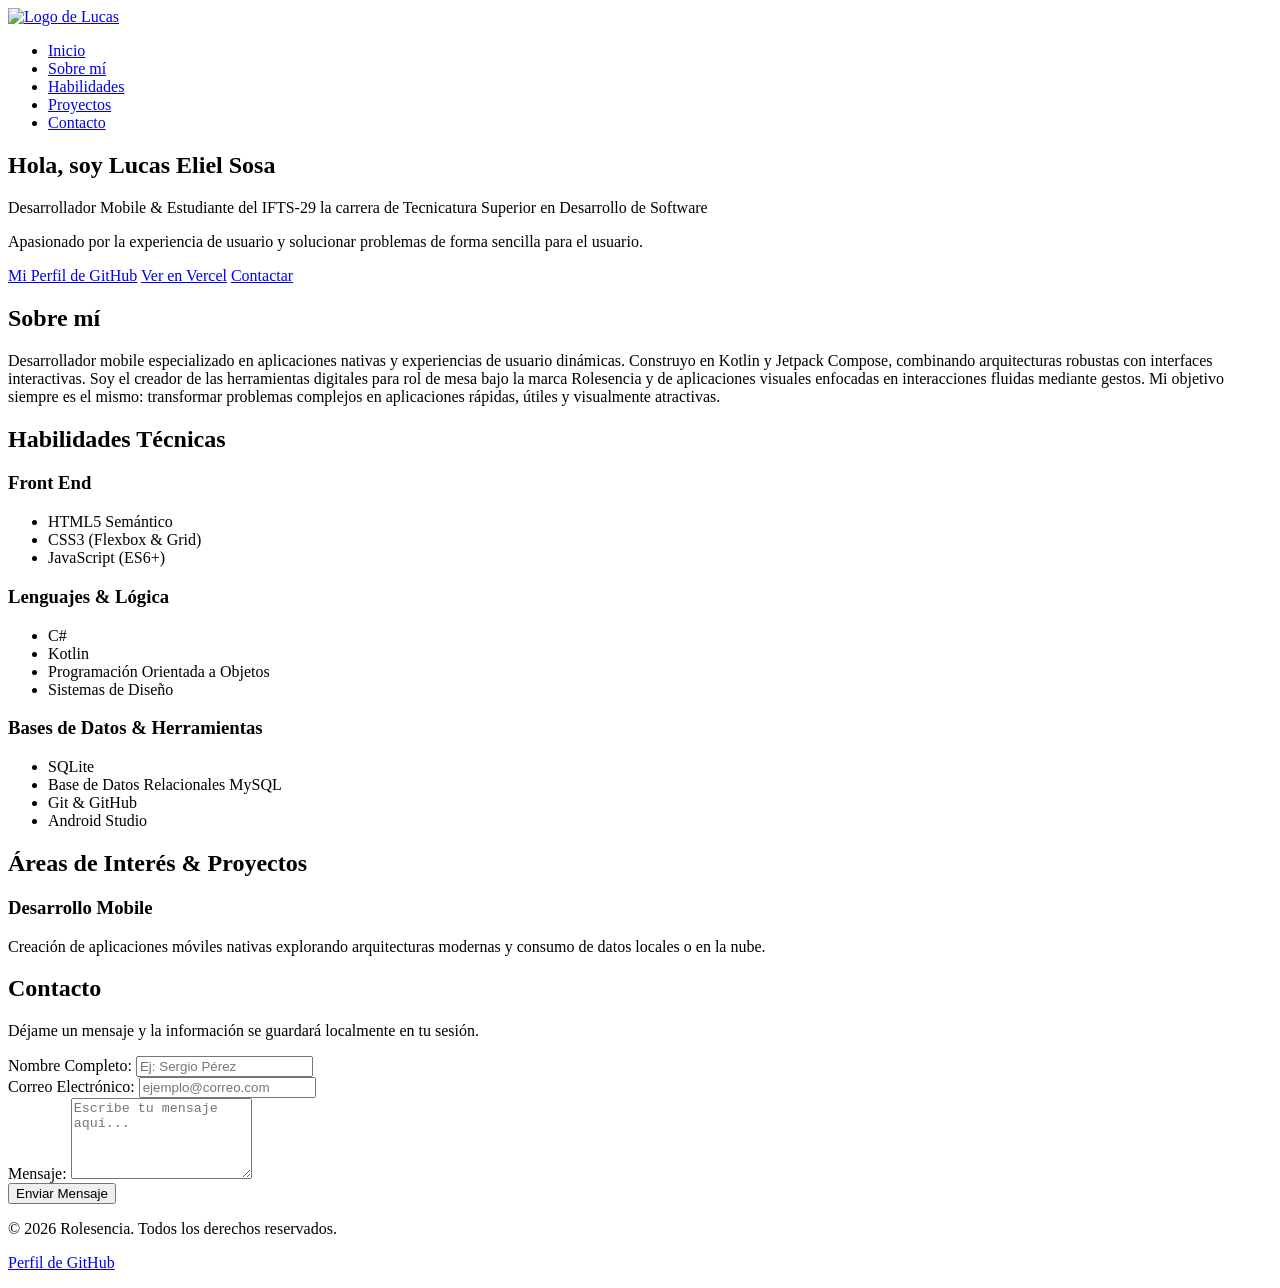
==== index.html @ 793a4a38 "Create index.html Agregado el primer index.html que dará estructura inicial al proyecto." ====
<!DOCTYPE html>
<html lang="es">
<head>
  <meta charset="UTF-8">
  <meta name="viewport" content="width=device-width, initial-scale=1.0">
  <title>Portafolio Personal | Lucas</title>

  <!-- Google Fonts -->
  <link rel="preconnect" href="https://fonts.googleapis.com">
  <link rel="preconnect" href="https://fonts.gstatic.com" crossorigin>
  <link href="https://fonts.googleapis.com/css2?family=Poppins:ital,wght@0,300;0,400;0,600;0,700;1,400&display=swap" rel="stylesheet">

  <!-- Hojas de Estilo -->
  <link rel="stylesheet" href="assets/css/reset.css">
  <link rel="stylesheet" href="assets/css/style.css">
</head>
<body>

  <!-- Encabezado y Navegación Principal -->
  <header class="header">
    <div class="logo">
      <a href="#hero">
        <img src="assets/img/logo.png" alt="Logo de Lucas" class="logo-img">
      </a>
    </div>
    <nav class="nav">
      <ul class="nav-list">
        <li><a href="#hero" class="nav-link">Inicio</a></li>
        <li><a href="#about" class="nav-link">Sobre mí</a></li>
        <li><a href="#skills" class="nav-link">Habilidades</a></li>
        <li><a href="#personal" class="nav-link">Proyectos</a></li>
        <li><a href="#contact" class="nav-link">Contacto</a></li>
      </ul>
    </nav>
  </header>

  <!-- Contenido Principal -->
  <main>
    
    <!-- Presentación Principal (Hero) -->
    <section id="hero" class="section hero">
      <div class="hero-content">
        <h1 class="hero-title">Hola, soy <span class="highlight">Lucas Eliel Sosa</span></h1>
        <p class="hero-subtitle">Desarrollador Mobile & Estudiante del IFTS-29 la carrera de Tecnicatura Superior en Desarrollo de Software</p>
        <p class="hero-text">Apasionado por la experiencia de usuario y solucionar problemas de forma sencilla para el usuario.</p>
        
        <div class="hero-actions">
          <a href="https://github.com/Strashoy" target="_blank" rel="noopener noreferrer">Mi Perfil de GitHub</a>
          <a href="https://porfolio-rho-olive.vercel.app/" target="_blank" rel="noopener noreferrer" class="btn btn-vercel">Ver en Vercel</a>
          <a href="#contact" class="btn btn-secondary">Contactar</a>
        </div>
      </div>
    </section>

    <!-- Sección Sobre Mí -->
    <section id="about" class="section about">
      <h2 class="section-title">Sobre mí</h2>
      <div class="about-container">
        <div class="about-card">
          <p>
            Desarrollador mobile especializado en aplicaciones nativas y experiencias de usuario dinámicas. Construyo en Kotlin y Jetpack Compose, combinando arquitecturas robustas con interfaces interactivas. Soy el creador de las herramientas digitales para rol de mesa bajo la marca Rolesencia y de aplicaciones visuales enfocadas en interacciones fluidas mediante gestos. Mi objetivo siempre es el mismo: transformar problemas complejos en aplicaciones rápidas, útiles y visualmente atractivas.
          </p>
        </div>
      </div>
    </section>

    <!-- Sección Habilidades -->
    <section id="skills" class="section skills">
      <h2 class="section-title">Habilidades Técnicas</h2>
      <div class="skills-container">
        
        <article class="skill-card">
          <h3 class="skill-title">Front End</h3>
          <ul class="skill-list">
            <li>HTML5 Semántico</li>
            <li>CSS3 (Flexbox & Grid)</li>
            <li>JavaScript (ES6+)</li>
          </ul>
        </article>

        <article class="skill-card">
          <h3 class="skill-title">Lenguajes & Lógica</h3>
          <ul class="skill-list">
            <li>C#</li>
            <li>Kotlin</li>
            <li>Programación Orientada a Objetos</li>
            <li>Sistemas de Diseño</li>
          </ul>
        </article>

        <article class="skill-card">
          <h3 class="skill-title">Bases de Datos & Herramientas</h3>
          <ul class="skill-list">
            <li>SQLite</li>
            <li>Base de Datos Relacionales MySQL</li>
            <li>Git & GitHub</li>
            <li>Android Studio</li>
          </ul>
        </article>

      </div>
    </section>

    <!-- Sección Personal Libre -->
    <section id="personal" class="section personal">
      <h2 class="section-title">Áreas de Interés & Proyectos</h2>
      <div class="personal-container">
        <article class="personal-card">
          <h3>Desarrollo Mobile</h3>
          <p>Creación de aplicaciones móviles nativas explorando arquitecturas modernas y consumo de datos locales o en la nube.</p>
        </article>
      </div>
    </section>

    <!-- Formulario de Contacto -->
    <section id="contact" class="section contact">
      <h2 class="section-title">Contacto</h2>
      <p class="contact-desc">Déjame un mensaje y la información se guardará localmente en tu sesión.</p>
      
      <form id="contact-form" class="contact-form">
        <div class="form-group">
          <label for="name">Nombre Completo:</label>
          <input type="text" id="name" name="name" placeholder="Ej: Sergio Pérez" required>
        </div>

        <div class="form-group">
          <label for="email">Correo Electrónico:</label>
          <input type="email" id="email" name="email" placeholder="ejemplo@correo.com" required>
        </div>

        <div class="form-group">
          <label for="message">Mensaje:</label>
          <textarea id="message" name="message" rows="5" placeholder="Escribe tu mensaje aquí..." required></textarea>
        </div>

        <button type="submit" class="btn btn-primary">Enviar Mensaje</button>
      </form>

      <div id="form-feedback" class="form-feedback hidden"></div>
    </section>

  </main>

  <!-- Pie de página -->
  <footer class="footer">
    <p>© 2026 Rolesencia. Todos los derechos reservados.</p>
    <p>
      <a href="https://github.com/Strashoy/landing_personal" target="_blank" rel="noopener noreferrer">Perfil de GitHub</a>
    </p>
  </footer>

  <!-- Scripts JavaScript -->
  <script src="assets/js/storage.js"></script>
  <script src="assets/js/main.js"></script>
</body>
</html>
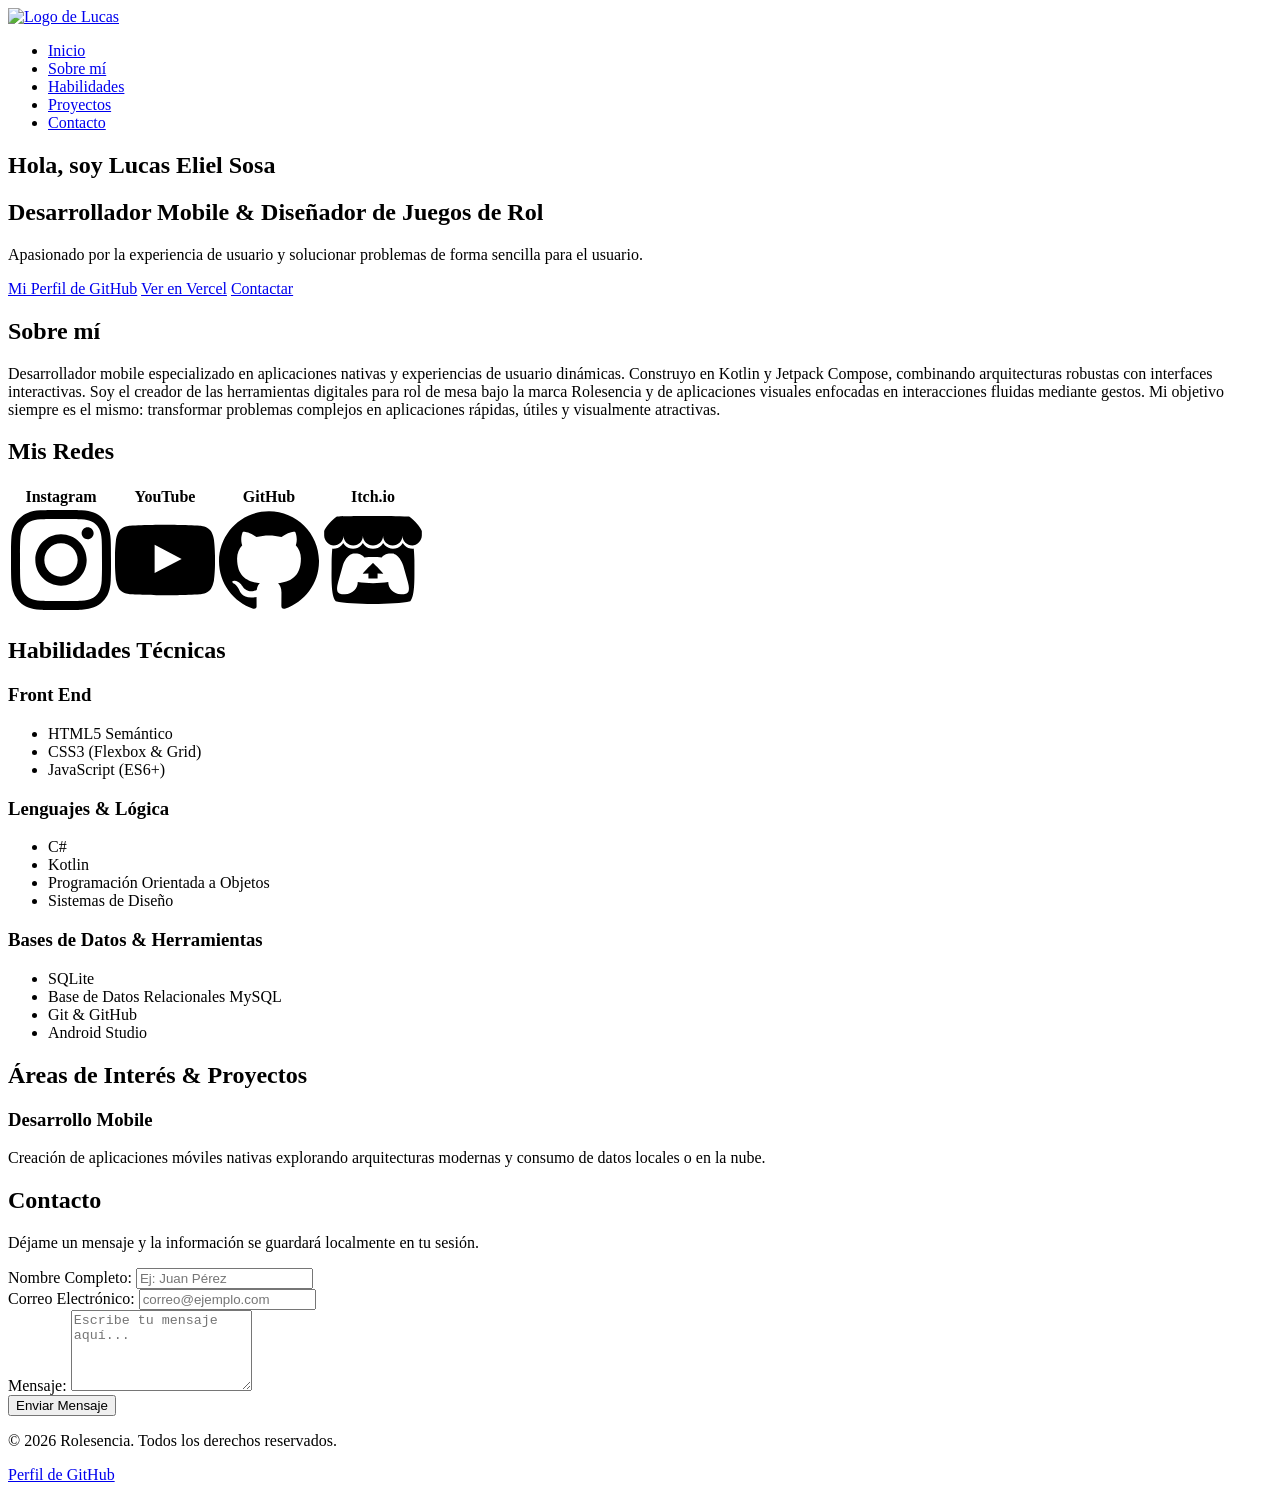
==== commit 3d8a3004: "Incorporación de sección Mis Redes con una tabla con logos con hipervínculos" ====
--- a/index.html
+++ b/index.html
@@ -3,7 +3,7 @@
 <head>
   <meta charset="UTF-8">
   <meta name="viewport" content="width=device-width, initial-scale=1.0">
-  <title>Portafolio Personal | Lucas</title>
+  <title>Lucas Eliel Sosa | Rolesencia</title>
 
   <!-- Google Fonts -->
   <link rel="preconnect" href="https://fonts.googleapis.com">
@@ -37,14 +37,14 @@
   <!-- Contenido Principal -->
   <main>
     
-    <!-- Presentación Principal (Hero) -->
-    <section id="hero" class="section hero">
-      <div class="hero-content">
-        <h1 class="hero-title">Hola, soy <span class="highlight">Lucas Eliel Sosa</span></h1>
-        <p class="hero-subtitle">Desarrollador Mobile & Estudiante del IFTS-29 la carrera de Tecnicatura Superior en Desarrollo de Software</p>
-        <p class="hero-text">Apasionado por la experiencia de usuario y solucionar problemas de forma sencilla para el usuario.</p>
+    <!-- Presentación -->
+    <section id="about" class="section about me">
+      <div class="about-content">
+        <h1 class="about-title">Hola, soy <span class="highlight">Lucas Eliel Sosa</span></h1>
+        <h2 class="about-subtitle">Desarrollador Mobile & Diseñador de Juegos de Rol</h2>
+        <p class="about-text">Apasionado por la experiencia de usuario y solucionar problemas de forma sencilla para el usuario.</p>
         
-        <div class="hero-actions">
+        <div class="about-actions">
           <a href="https://github.com/Strashoy" target="_blank" rel="noopener noreferrer">Mi Perfil de GitHub</a>
           <a href="https://porfolio-rho-olive.vercel.app/" target="_blank" rel="noopener noreferrer" class="btn btn-vercel">Ver en Vercel</a>
           <a href="#contact" class="btn btn-secondary">Contactar</a>
@@ -61,6 +61,51 @@
             Desarrollador mobile especializado en aplicaciones nativas y experiencias de usuario dinámicas. Construyo en Kotlin y Jetpack Compose, combinando arquitecturas robustas con interfaces interactivas. Soy el creador de las herramientas digitales para rol de mesa bajo la marca Rolesencia y de aplicaciones visuales enfocadas en interacciones fluidas mediante gestos. Mi objetivo siempre es el mismo: transformar problemas complejos en aplicaciones rápidas, útiles y visualmente atractivas.
           </p>
         </div>
+      </div>
+    </section>
+
+    <!-- Sección Mis Redes -->
+    <section id="network" class="section network">
+      <h2 class="section-title">Mis Redes</h2>
+      <div class="network-container">
+        
+        <!-- Agregamos un poco de estilo en línea solo para que el texto quede centrado sobre la imagen -->
+        <table style="text-align: center;">
+          
+          <!-- Fila 1: Nombres de las redes (Encabezados) -->
+          <tr>
+            <th>Instagram</th>
+            <th>YouTube</th>
+            <th>GitHub</th>
+            <th>Itch.io</th>
+          </tr>
+          
+          <!-- Fila 2: Logos clickeables (Celdas) -->
+          <tr>
+            <td>
+              <a href="https://www.instagram.com/rolesencia/" target="_blank" rel="noopener noreferrer">
+                <img src="images/icon-instagram.svg" alt="Instagram" style="width: 100px; height:auto;" class="icono">
+              </a>
+            </td>
+            <td>
+              <a href="https://www.youtube.com/@rolesencia" target="_blank" rel="noopener noreferrer">
+                <img src="images/icon-youtube.svg" alt="YouTube" style="width: 100px; height:auto;" class="icono">
+              </a>
+            </td>
+            <td>
+              <a href="https://github.com/Strashoy" target="_blank" rel="noopener noreferrer">
+                <img src="images/icon-github.svg" alt="GitHub" style="width: 100px; height:auto;" class="icono">
+              </a>
+            </td>
+            <td>
+              <a href="https://rolesencia.itch.io/" target="_blank" rel="noopener noreferrer">
+                <img src="images/icon-itch-io.svg" alt="Itch.io" style="width: 100px; height:auto;" class="icono">
+              </a>
+            </td>
+          </tr>
+
+        </table>
+
       </div>
     </section>
 
@@ -120,12 +165,12 @@
       <form id="contact-form" class="contact-form">
         <div class="form-group">
           <label for="name">Nombre Completo:</label>
-          <input type="text" id="name" name="name" placeholder="Ej: Sergio Pérez" required>
+          <input type="text" id="name" name="name" placeholder="Ej: Juan Pérez" required>
         </div>
 
         <div class="form-group">
           <label for="email">Correo Electrónico:</label>
-          <input type="email" id="email" name="email" placeholder="ejemplo@correo.com" required>
+          <input type="email" id="email" name="email" placeholder="correo@ejemplo.com" required>
         </div>
 
         <div class="form-group">
@@ -150,7 +195,5 @@
   </footer>
 
   <!-- Scripts JavaScript -->
-  <script src="assets/js/storage.js"></script>
-  <script src="assets/js/main.js"></script>
 </body>
 </html>
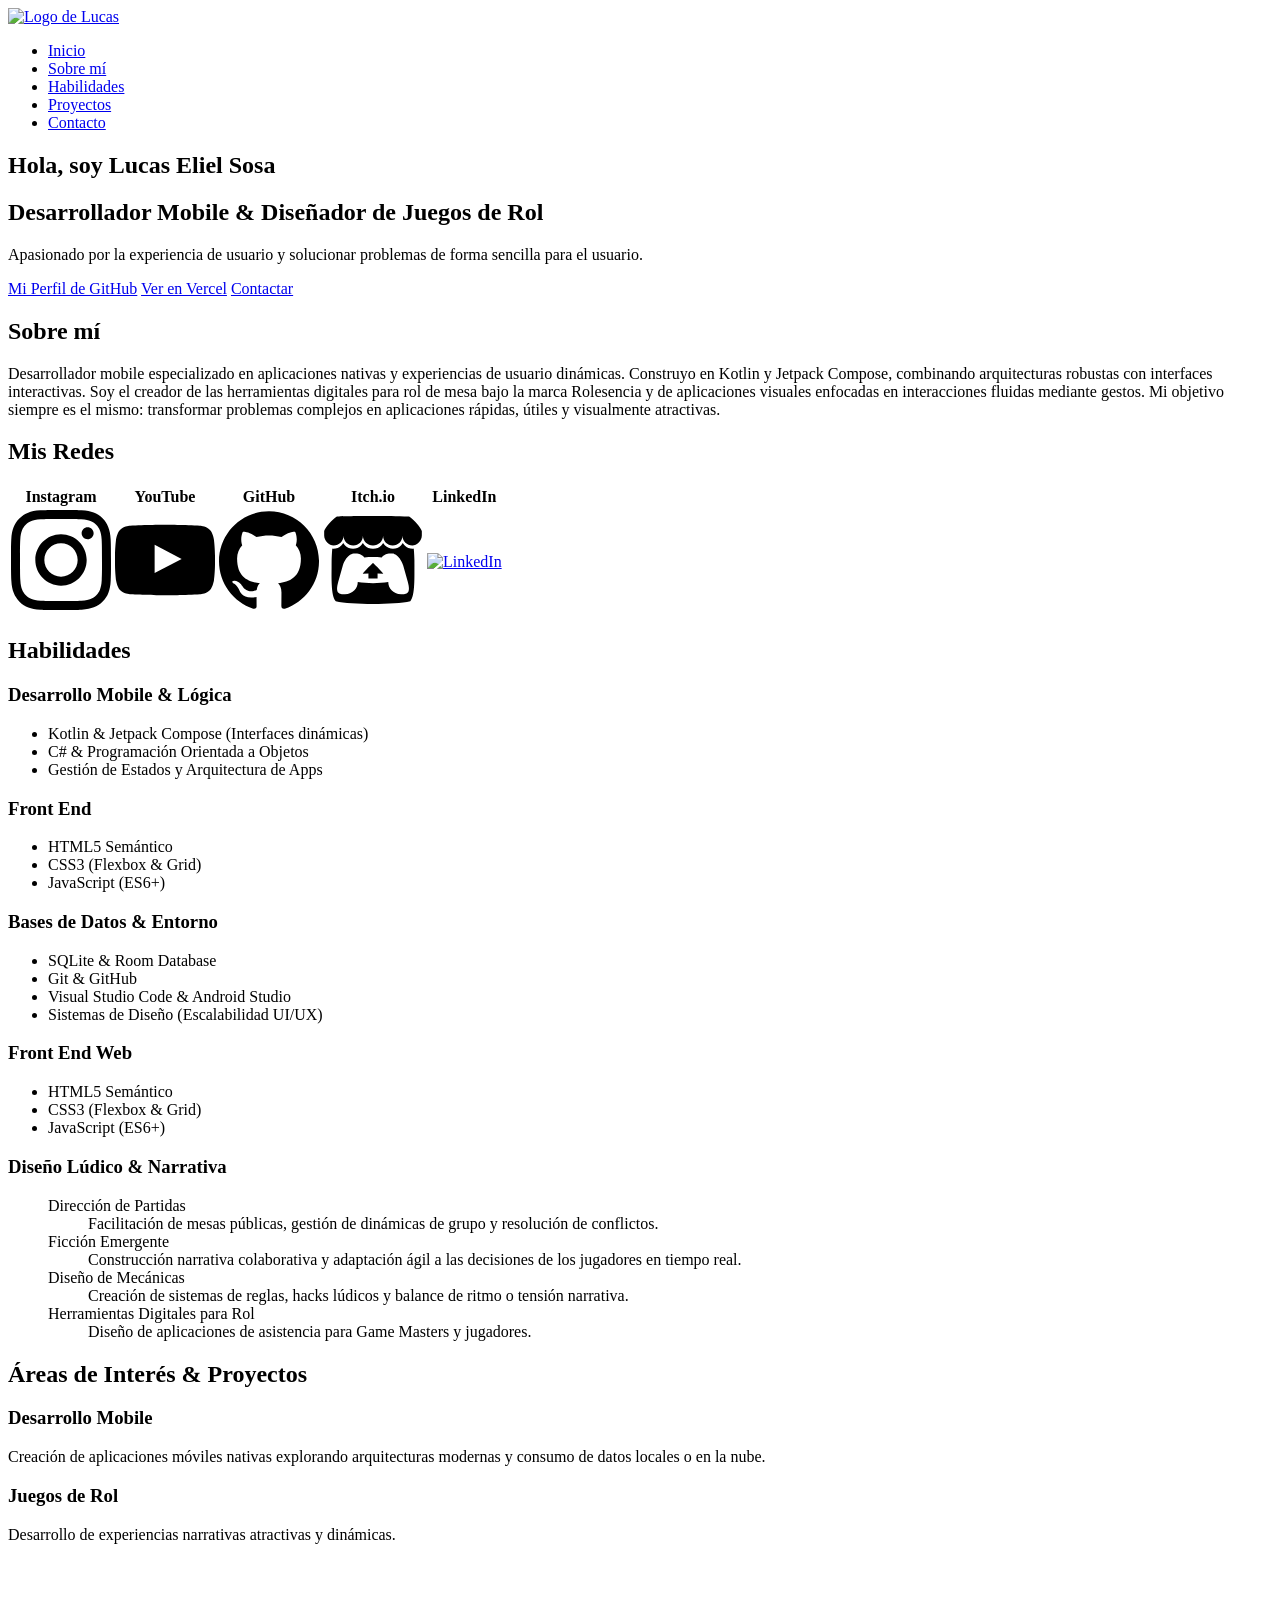
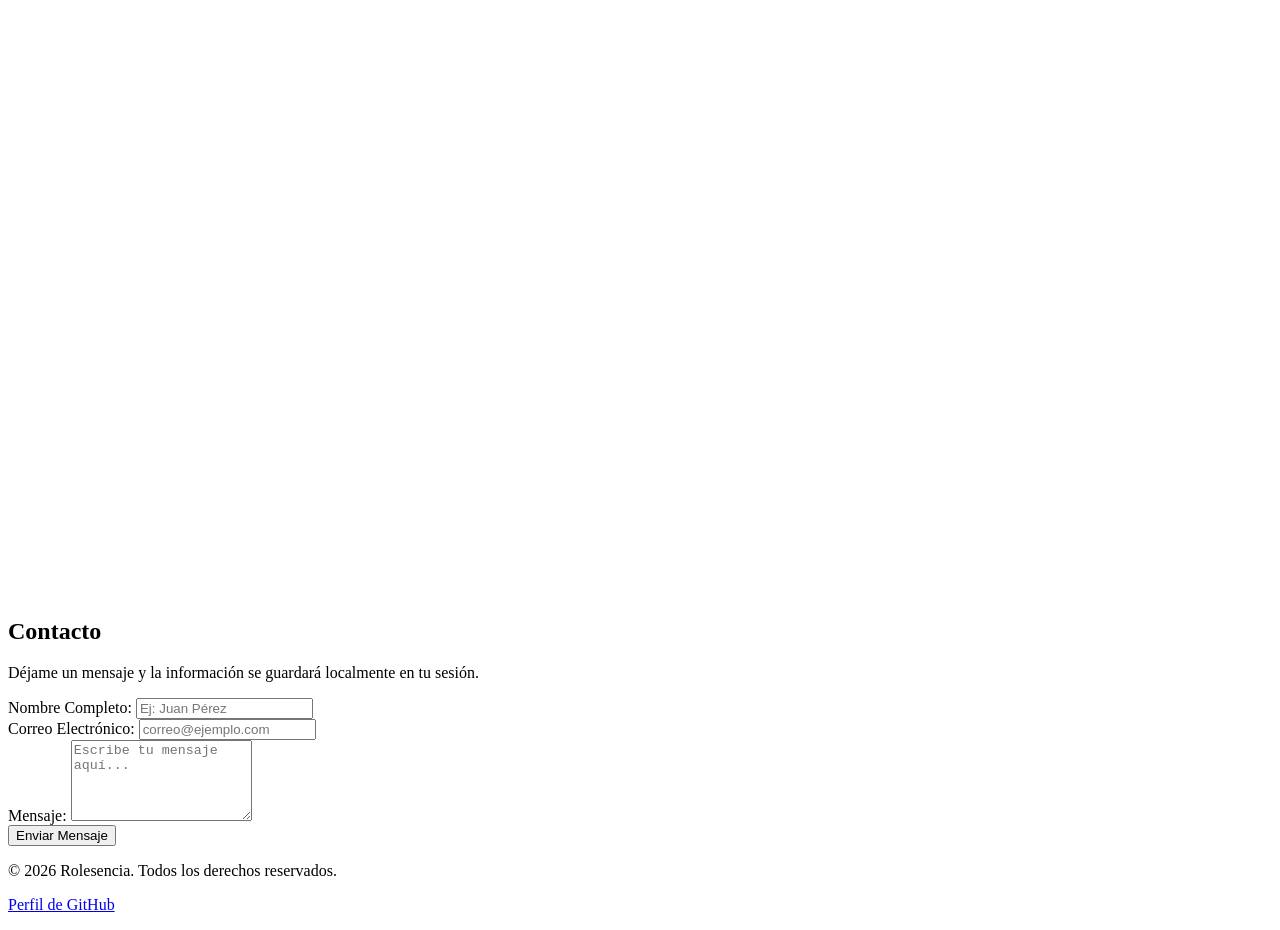
==== commit 14d615ae: "Incorporación de videos en sección personal" ====
--- a/index.html
+++ b/index.html
@@ -78,6 +78,7 @@
             <th>YouTube</th>
             <th>GitHub</th>
             <th>Itch.io</th>
+            <th>LinkedIn</th>
           </tr>
           
           <!-- Fila 2: Logos clickeables (Celdas) -->
@@ -102,6 +103,11 @@
                 <img src="images/icon-itch-io.svg" alt="Itch.io" style="width: 100px; height:auto;" class="icono">
               </a>
             </td>
+            <td>
+              <a href="https://www.linkedin.com/in/strashoy/" target="_blank" rel="noopener noreferrer">
+                <img src="images/icon-linkedin.svg" alt="LinkedIn" style="width: 100px; height:auto;" class="icono">
+              </a>
+            </td>
           </tr>
 
         </table>
@@ -111,9 +117,18 @@
 
     <!-- Sección Habilidades -->
     <section id="skills" class="section skills">
-      <h2 class="section-title">Habilidades Técnicas</h2>
+      <h2 class="section-title">Habilidades</h2>
       <div class="skills-container">
-        
+
+        <article class="skill-card">
+          <h3 class="skill-title">Desarrollo Mobile & Lógica</h3>
+          <ul class="skill-list">
+            <li>Kotlin & Jetpack Compose (Interfaces dinámicas)</li>
+            <li>C# & Programación Orientada a Objetos</li>
+            <li>Gestión de Estados y Arquitectura de Apps</li>
+          </ul>
+        </article>
+
         <article class="skill-card">
           <h3 class="skill-title">Front End</h3>
           <ul class="skill-list">
@@ -124,24 +139,36 @@
         </article>
 
         <article class="skill-card">
-          <h3 class="skill-title">Lenguajes & Lógica</h3>
-          <ul class="skill-list">
-            <li>C#</li>
-            <li>Kotlin</li>
-            <li>Programación Orientada a Objetos</li>
-            <li>Sistemas de Diseño</li>
-          </ul>
-        </article>
-
-        <article class="skill-card">
-          <h3 class="skill-title">Bases de Datos & Herramientas</h3>
-          <ul class="skill-list">
-            <li>SQLite</li>
-            <li>Base de Datos Relacionales MySQL</li>
+          <h3 class="skill-title">Bases de Datos & Entorno</h3>
+          <ul class="skill-list">
+            <li>SQLite & Room Database</li>
             <li>Git & GitHub</li>
-            <li>Android Studio</li>
-          </ul>
-        </article>
+            <li>Visual Studio Code & Android Studio</li>
+            <li>Sistemas de Diseño (Escalabilidad UI/UX)</li>
+          </ul>
+        </article>
+
+        <article class="skill-card">
+          <h3 class="skill-title">Front End Web</h3>
+          <ul class="skill-list">
+            <li>HTML5 Semántico</li>
+            <li>CSS3 (Flexbox & Grid)</li>
+            <li>JavaScript (ES6+)</li>
+          </ul>
+        </article>
+
+        <article class="skill-card">
+          <h3 class="skill-title">Diseño Lúdico & Narrativa</h3>
+          <ul class="skill-list">
+            <dt>Dirección de Partidas</dt>
+              <dd>Facilitación de mesas públicas, gestión de dinámicas de grupo y resolución de conflictos.</dd>
+            <dt>Ficción Emergente</dt>
+              <dd>Construcción narrativa colaborativa y adaptación ágil a las decisiones de los jugadores en tiempo real.</dd>
+            <dt>Diseño de Mecánicas</dt>
+              <dd>Creación de sistemas de reglas, hacks lúdicos y balance de ritmo o tensión narrativa.</dd>
+            <dt>Herramientas Digitales para Rol</dt>
+              <dd>Diseño de aplicaciones de asistencia para Game Masters y jugadores.</dd>
+          </ul>
 
       </div>
     </section>
@@ -154,6 +181,40 @@
           <h3>Desarrollo Mobile</h3>
           <p>Creación de aplicaciones móviles nativas explorando arquitecturas modernas y consumo de datos locales o en la nube.</p>
         </article>
+
+        <article class="personal-card">
+  <h3>Juegos de Rol</h3>
+  <p>Desarrollo de experiencias narrativas atractivas y dinámicas.</p>
+
+  <iframe
+    style="width: 100%; max-width: 560px; height: 315px; border: 0;"
+    src="https://www.youtube.com/embed/fQ0EZfHyLdM?si=gq2t-woW-ru5jLZ6"
+    title="YouTube video player"
+    allow="accelerometer; autoplay; clipboard-write; encrypted-media; gyroscope; picture-in-picture; web-share"
+    referrerpolicy="strict-origin-when-cross-origin"
+    allowfullscreen>
+  </iframe>
+
+  <iframe
+  style="width: 100%; max-width: 560px; height: 315px; border: 0;"
+  src="https://www.youtube.com/embed/vAn6KrG2L-4?si=jopCARKpS_E7Xcl7"
+  title="YouTube video player"
+  allow="accelerometer; autoplay; clipboard-write; encrypted-media; gyroscope; picture-in-picture; web-share"
+  referrerpolicy="strict-origin-when-cross-origin"
+  allowfullscreen></iframe>
+
+  <iframe
+  style="width: 100%; max-width: 560px; height: 315px; border: 0;"
+  src="https://www.youtube.com/embed/dzm26GEWLK4?si=bYksHZSkp44ndcQB"
+  title="YouTube video player"
+  allow="accelerometer; autoplay; clipboard-write; encrypted-media; gyroscope; picture-in-picture; web-share"
+  referrerpolicy="strict-origin-when-cross-origin"
+  allowfullscreen></iframe>
+
+
+
+</article>
+
       </div>
     </section>
 
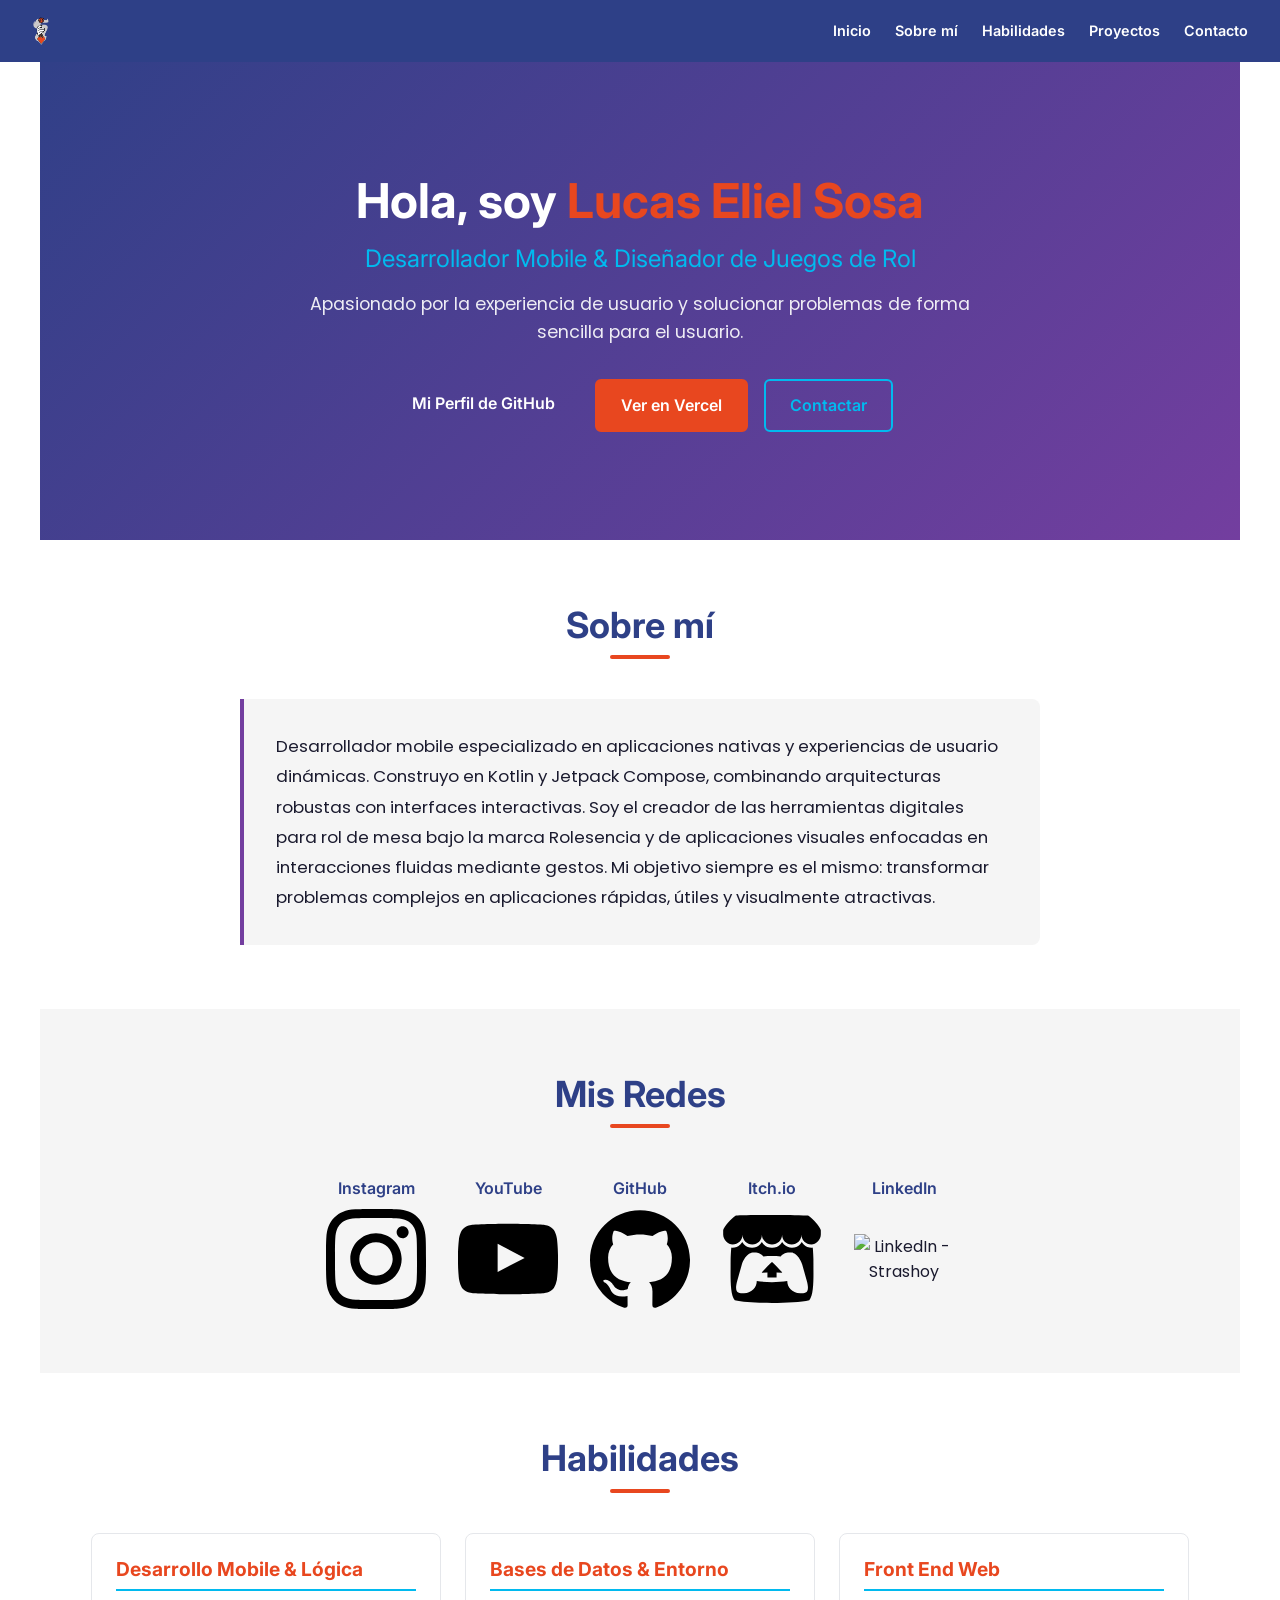
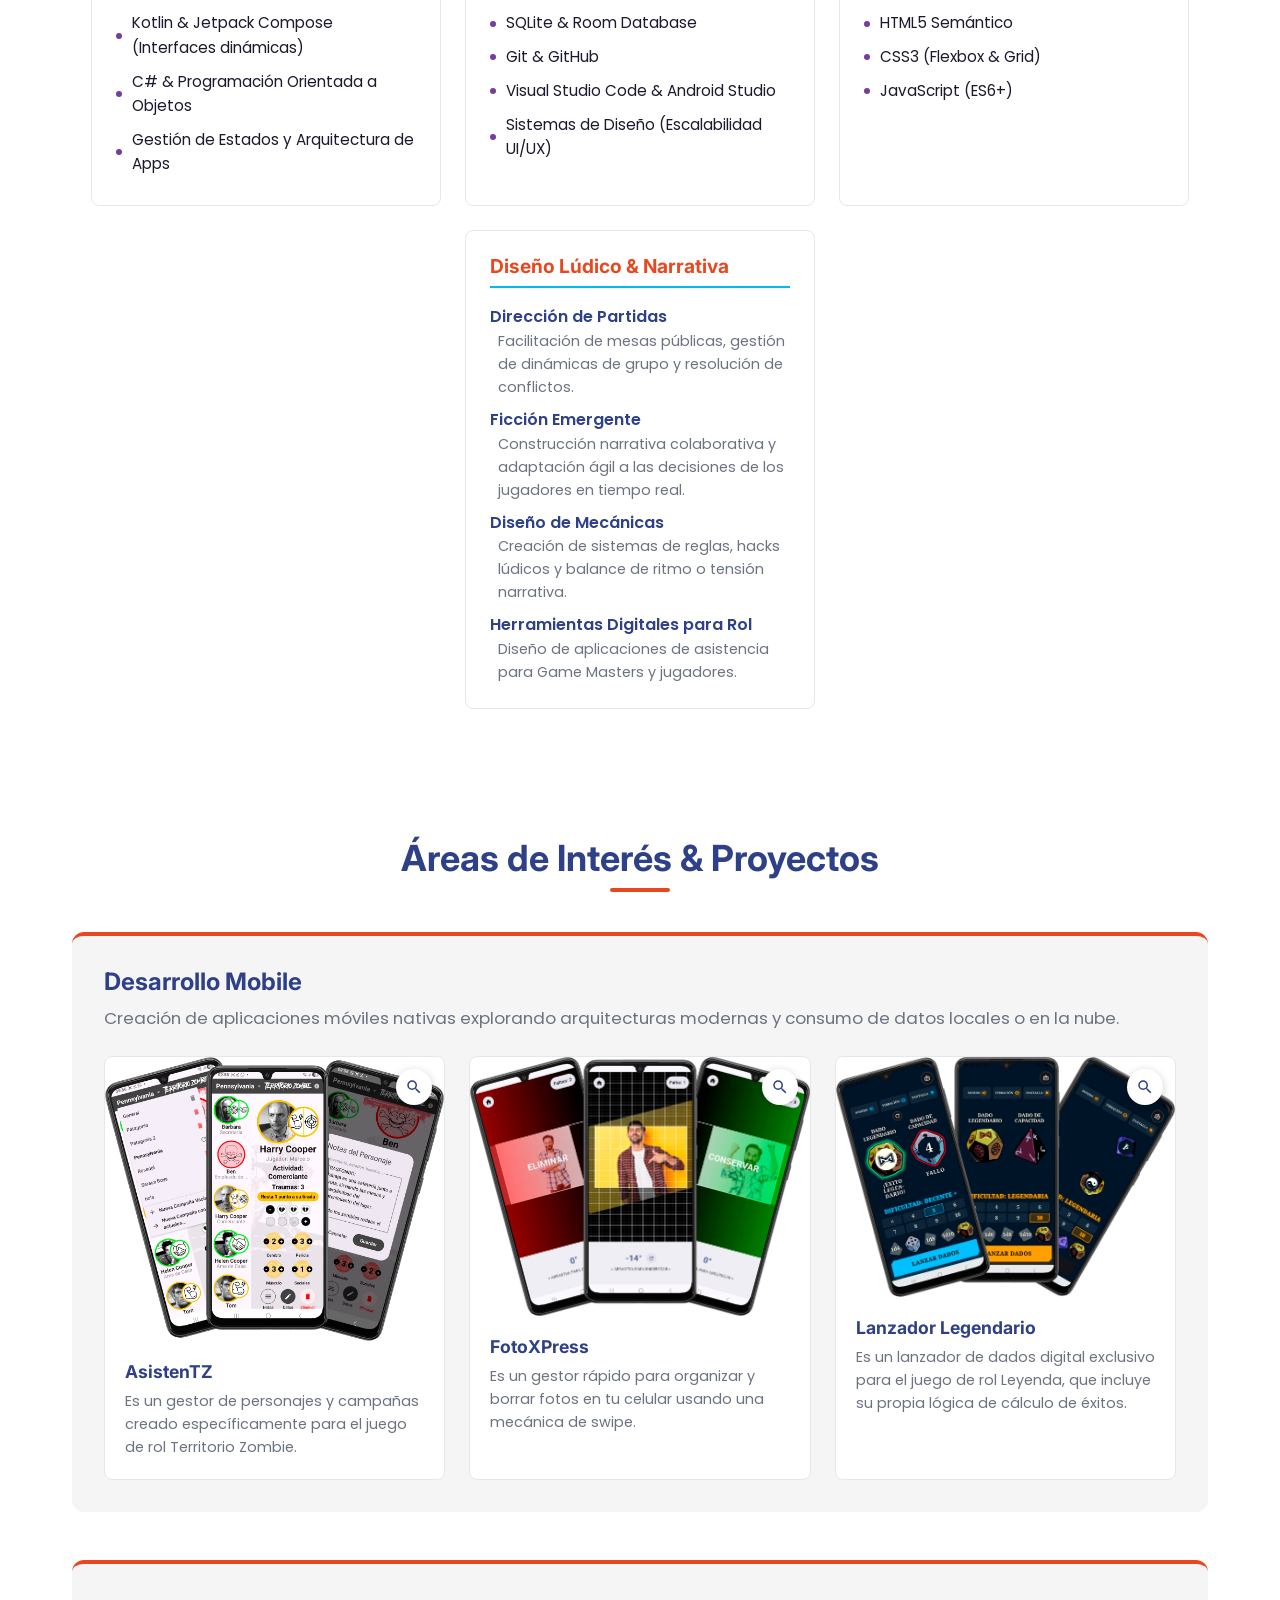
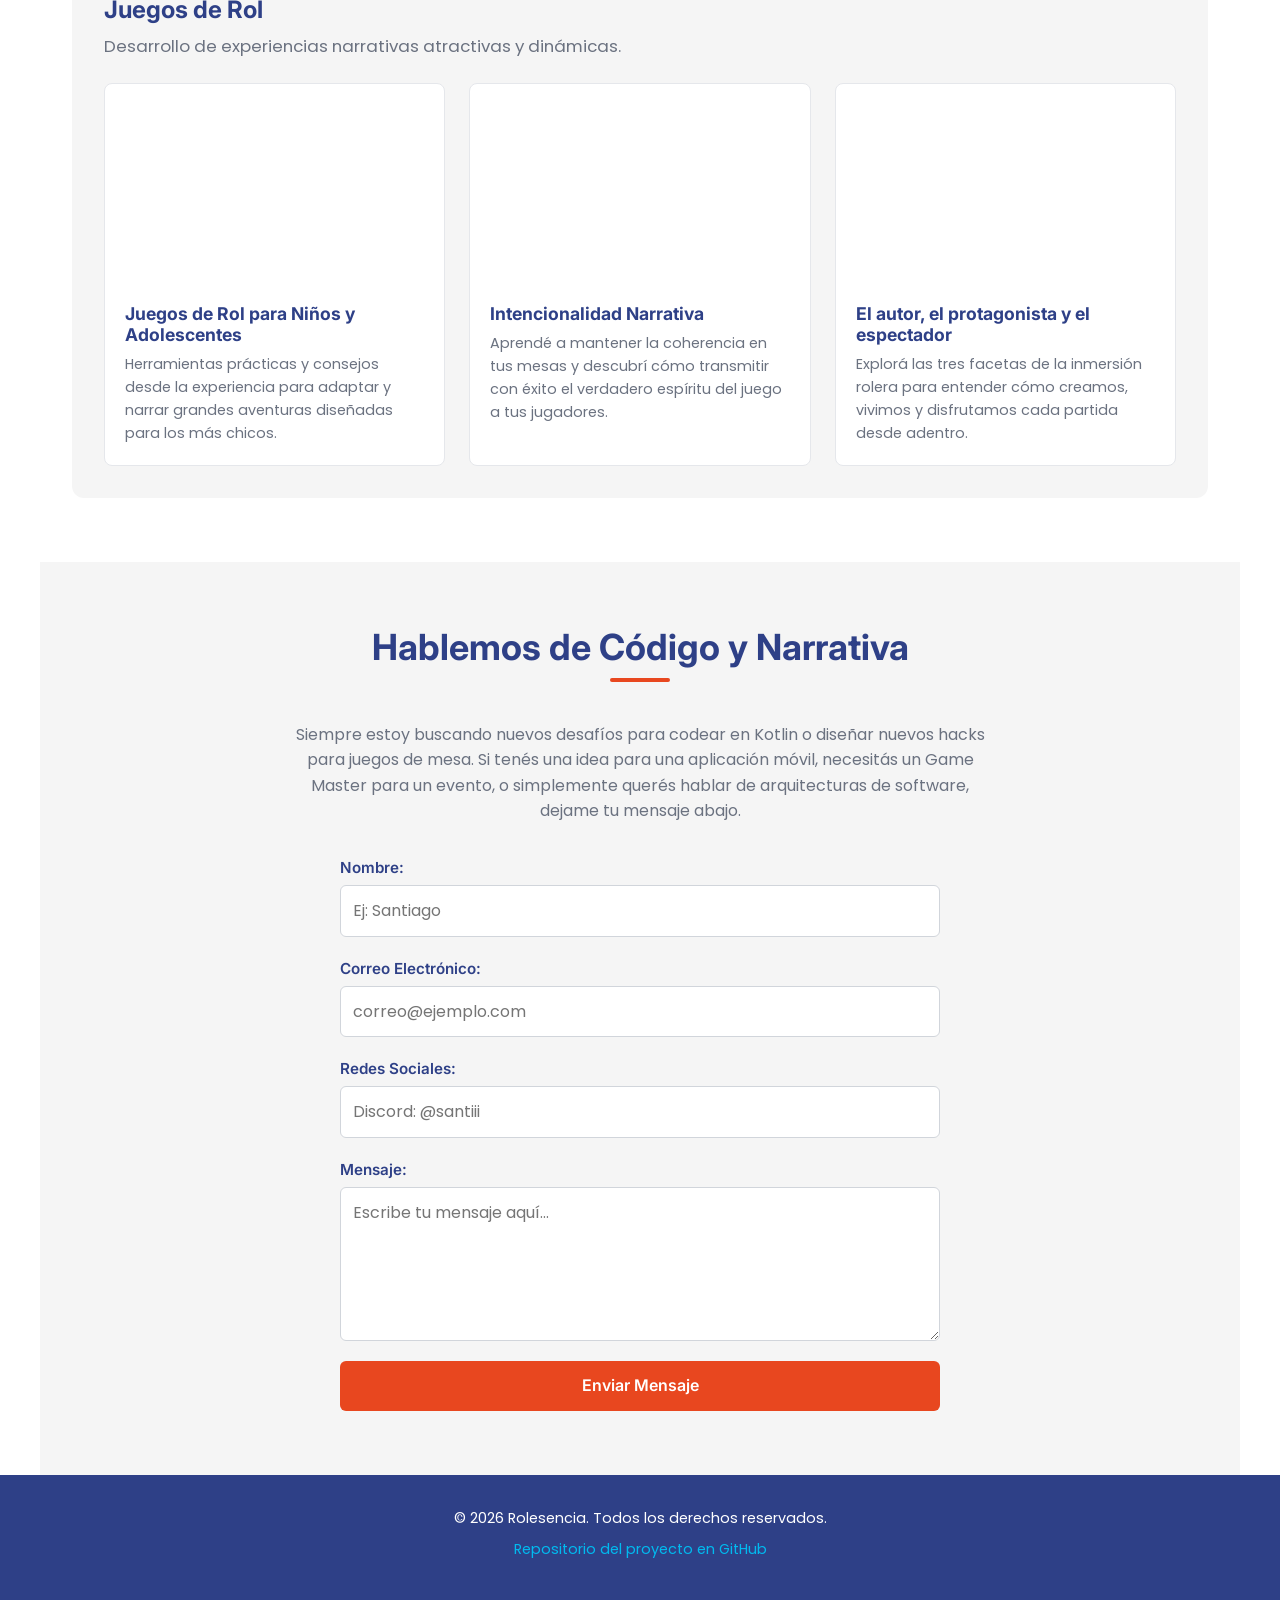
==== commit 7a90db01: "Incorporación de CSS" ====
--- a/index.html
+++ b/index.html
@@ -8,7 +8,7 @@
   <!-- Google Fonts -->
   <link rel="preconnect" href="https://fonts.googleapis.com">
   <link rel="preconnect" href="https://fonts.gstatic.com" crossorigin>
-  <link href="https://fonts.googleapis.com/css2?family=Poppins:ital,wght@0,300;0,400;0,600;0,700;1,400&display=swap" rel="stylesheet">
+  <link href="https://fonts.googleapis.com/css2?family=Inter:wght@400;600;700&family=Poppins:ital,wght@0,300;0,400;0,600;0,700;1,400&display=swap" rel="stylesheet">
 
   <!-- Hojas de Estilo -->
   <link rel="stylesheet" href="assets/css/reset.css">
@@ -20,10 +20,10 @@
   <header class="header">
     <div class="logo">
       <a href="#hero">
-        <img src="assets/img/logo.png" alt="Logo de Lucas" class="logo-img">
+        <img src="images/logo-rolesencia.png" alt="Logo de Rolesencia" class="logo-img">
       </a>
     </div>
-    <nav class="nav">
+    <nav class="nav" aria-label="Navegación principal">
       <ul class="nav-list">
         <li><a href="#hero" class="nav-link">Inicio</a></li>
         <li><a href="#about" class="nav-link">Sobre mí</a></li>
@@ -36,14 +36,14 @@
 
   <!-- Contenido Principal -->
   <main>
-    
+
     <!-- Presentación -->
-    <section id="about" class="section about me">
+    <section id="hero" class="section about me">
       <div class="about-content">
         <h1 class="about-title">Hola, soy <span class="highlight">Lucas Eliel Sosa</span></h1>
         <h2 class="about-subtitle">Desarrollador Mobile & Diseñador de Juegos de Rol</h2>
         <p class="about-text">Apasionado por la experiencia de usuario y solucionar problemas de forma sencilla para el usuario.</p>
-        
+
         <div class="about-actions">
           <a href="https://github.com/Strashoy" target="_blank" rel="noopener noreferrer">Mi Perfil de GitHub</a>
           <a href="https://porfolio-rho-olive.vercel.app/" target="_blank" rel="noopener noreferrer" class="btn btn-vercel">Ver en Vercel</a>
@@ -68,50 +68,46 @@
     <section id="network" class="section network">
       <h2 class="section-title">Mis Redes</h2>
       <div class="network-container">
-        
-        <!-- Agregamos un poco de estilo en línea solo para que el texto quede centrado sobre la imagen -->
-        <table style="text-align: center;">
-          
-          <!-- Fila 1: Nombres de las redes (Encabezados) -->
-          <tr>
-            <th>Instagram</th>
-            <th>YouTube</th>
-            <th>GitHub</th>
-            <th>Itch.io</th>
-            <th>LinkedIn</th>
-          </tr>
-          
-          <!-- Fila 2: Logos clickeables (Celdas) -->
-          <tr>
-            <td>
-              <a href="https://www.instagram.com/rolesencia/" target="_blank" rel="noopener noreferrer">
-                <img src="images/icon-instagram.svg" alt="Instagram" style="width: 100px; height:auto;" class="icono">
-              </a>
-            </td>
-            <td>
-              <a href="https://www.youtube.com/@rolesencia" target="_blank" rel="noopener noreferrer">
-                <img src="images/icon-youtube.svg" alt="YouTube" style="width: 100px; height:auto;" class="icono">
-              </a>
-            </td>
-            <td>
-              <a href="https://github.com/Strashoy" target="_blank" rel="noopener noreferrer">
-                <img src="images/icon-github.svg" alt="GitHub" style="width: 100px; height:auto;" class="icono">
-              </a>
-            </td>
-            <td>
-              <a href="https://rolesencia.itch.io/" target="_blank" rel="noopener noreferrer">
-                <img src="images/icon-itch-io.svg" alt="Itch.io" style="width: 100px; height:auto;" class="icono">
-              </a>
-            </td>
-            <td>
-              <a href="https://www.linkedin.com/in/strashoy/" target="_blank" rel="noopener noreferrer">
-                <img src="images/icon-linkedin.svg" alt="LinkedIn" style="width: 100px; height:auto;" class="icono">
-              </a>
-            </td>
-          </tr>
-
+        <table>
+          <thead>
+            <tr>
+              <th>Instagram</th>
+              <th>YouTube</th>
+              <th>GitHub</th>
+              <th>Itch.io</th>
+              <th>LinkedIn</th>
+            </tr>
+          </thead>
+          <tbody>
+            <tr>
+              <td>
+                <a href="https://www.instagram.com/rolesencia/" target="_blank" rel="noopener noreferrer">
+                  <img src="images/icon-instagram.svg" alt="Instagram - Rolesencia" class="icono">
+                </a>
+              </td>
+              <td>
+                <a href="https://www.youtube.com/@rolesencia" target="_blank" rel="noopener noreferrer">
+                  <img src="images/icon-youtube.svg" alt="YouTube - Rolesencia" class="icono">
+                </a>
+              </td>
+              <td>
+                <a href="https://github.com/Strashoy" target="_blank" rel="noopener noreferrer">
+                  <img src="images/icon-github.svg" alt="GitHub - Strashoy" class="icono">
+                </a>
+              </td>
+              <td>
+                <a href="https://rolesencia.itch.io/" target="_blank" rel="noopener noreferrer">
+                  <img src="images/icon-itch-io.svg" alt="Itch.io - Rolesencia" class="icono">
+                </a>
+              </td>
+              <td>
+                <a href="https://www.linkedin.com/in/strashoy/" target="_blank" rel="noopener noreferrer">
+                  <img src="images/icon-linkedin.svg" alt="LinkedIn - Strashoy" class="icono">
+                </a>
+              </td>
+            </tr>
+          </tbody>
         </table>
-
       </div>
     </section>
 
@@ -126,15 +122,6 @@
             <li>Kotlin & Jetpack Compose (Interfaces dinámicas)</li>
             <li>C# & Programación Orientada a Objetos</li>
             <li>Gestión de Estados y Arquitectura de Apps</li>
-          </ul>
-        </article>
-
-        <article class="skill-card">
-          <h3 class="skill-title">Front End</h3>
-          <ul class="skill-list">
-            <li>HTML5 Semántico</li>
-            <li>CSS3 (Flexbox & Grid)</li>
-            <li>JavaScript (ES6+)</li>
           </ul>
         </article>
 
@@ -159,16 +146,17 @@
 
         <article class="skill-card">
           <h3 class="skill-title">Diseño Lúdico & Narrativa</h3>
-          <ul class="skill-list">
+          <dl class="skill-list">
             <dt>Dirección de Partidas</dt>
-              <dd>Facilitación de mesas públicas, gestión de dinámicas de grupo y resolución de conflictos.</dd>
+            <dd>Facilitación de mesas públicas, gestión de dinámicas de grupo y resolución de conflictos.</dd>
             <dt>Ficción Emergente</dt>
-              <dd>Construcción narrativa colaborativa y adaptación ágil a las decisiones de los jugadores en tiempo real.</dd>
+            <dd>Construcción narrativa colaborativa y adaptación ágil a las decisiones de los jugadores en tiempo real.</dd>
             <dt>Diseño de Mecánicas</dt>
-              <dd>Creación de sistemas de reglas, hacks lúdicos y balance de ritmo o tensión narrativa.</dd>
+            <dd>Creación de sistemas de reglas, hacks lúdicos y balance de ritmo o tensión narrativa.</dd>
             <dt>Herramientas Digitales para Rol</dt>
-              <dd>Diseño de aplicaciones de asistencia para Game Masters y jugadores.</dd>
-          </ul>
+            <dd>Diseño de aplicaciones de asistencia para Game Masters y jugadores.</dd>
+          </dl>
+        </article>
 
       </div>
     </section>
@@ -177,56 +165,119 @@
     <section id="personal" class="section personal">
       <h2 class="section-title">Áreas de Interés & Proyectos</h2>
       <div class="personal-container">
+
+        <!-- Artículo: Desarrollo Mobile -->
         <article class="personal-card">
           <h3>Desarrollo Mobile</h3>
           <p>Creación de aplicaciones móviles nativas explorando arquitecturas modernas y consumo de datos locales o en la nube.</p>
-        </article>
-
+
+          <div class="cards-grid">
+            <div class="inner-card">
+              <div class="inner-card-img-wrapper">
+                <img src="images/mockup-asistenTZ.png" alt="Mockup de AsistenTZ, asistente digital para organizar partidas de rol" class="inner-card-img">
+                <button class="zoom-btn" aria-label="Ampliar imagen">
+                  <svg xmlns="http://www.w3.org/2000/svg" viewBox="0 0 24 24"><path d="M15.5 14h-.79l-.28-.27A6.47 6.47 0 0 0 16 9.5 6.5 6.5 0 1 0 9.5 16c1.61 0 3.09-.59 4.23-1.57l.27.28v.79l5 4.99L20.49 19l-4.99-5zm-6 0C7.01 14 5 11.99 5 9.5S7.01 5 9.5 5 14 7.01 14 9.5 11.99 14 9.5 14z"/></svg>
+                </button>
+              </div>
+              <div class="inner-card-body">
+                <h4>AsistenTZ</h4>
+                <p>Es un gestor de personajes y campañas creado específicamente para el juego de rol Territorio Zombie.</p>
+              </div>
+            </div>
+
+            <div class="inner-card">
+              <div class="inner-card-img-wrapper">
+                <img src="images/mockup-fotoxpress.png" alt="Mockup de FotoXPress, herramienta para gestión de fotos en torneos" class="inner-card-img">
+                <button class="zoom-btn" aria-label="Ampliar imagen">
+                  <svg xmlns="http://www.w3.org/2000/svg" viewBox="0 0 24 24"><path d="M15.5 14h-.79l-.28-.27A6.47 6.47 0 0 0 16 9.5 6.5 6.5 0 1 0 9.5 16c1.61 0 3.09-.59 4.23-1.57l.27.28v.79l5 4.99L20.49 19l-4.99-5zm-6 0C7.01 14 5 11.99 5 9.5S7.01 5 9.5 5 14 7.01 14 9.5 11.99 14 9.5 14z"/></svg>
+                </button>
+              </div>
+              <div class="inner-card-body">
+                <h4>FotoXPress</h4>
+                <p>Es un gestor rápido para organizar y borrar fotos en tu celular usando una mecánica de swipe.</p>
+              </div>
+            </div>
+
+            <div class="inner-card">
+              <div class="inner-card-img-wrapper">
+                <img src="images/mockup-lanzador.png" alt="Mockup de Lanzador Legendario, aplicación de dados virtuales para juegos de rol" class="inner-card-img">
+                <button class="zoom-btn" aria-label="Ampliar imagen">
+                  <svg xmlns="http://www.w3.org/2000/svg" viewBox="0 0 24 24"><path d="M15.5 14h-.79l-.28-.27A6.47 6.47 0 0 0 16 9.5 6.5 6.5 0 1 0 9.5 16c1.61 0 3.09-.59 4.23-1.57l.27.28v.79l5 4.99L20.49 19l-4.99-5zm-6 0C7.01 14 5 11.99 5 9.5S7.01 5 9.5 5 14 7.01 14 9.5 11.99 14 9.5 14z"/></svg>
+                </button>
+              </div>
+              <div class="inner-card-body">
+                <h4>Lanzador Legendario</h4>
+                <p>Es un lanzador de dados digital exclusivo para el juego de rol Leyenda, que incluye su propia lógica de cálculo de éxitos.</p>
+              </div>
+            </div>
+          </div>
+        </article>
+
+        <!-- Artículo: Juegos de Rol -->
         <article class="personal-card">
-  <h3>Juegos de Rol</h3>
-  <p>Desarrollo de experiencias narrativas atractivas y dinámicas.</p>
-
-  <iframe
-    style="width: 100%; max-width: 560px; height: 315px; border: 0;"
-    src="https://www.youtube.com/embed/fQ0EZfHyLdM?si=gq2t-woW-ru5jLZ6"
-    title="YouTube video player"
-    allow="accelerometer; autoplay; clipboard-write; encrypted-media; gyroscope; picture-in-picture; web-share"
-    referrerpolicy="strict-origin-when-cross-origin"
-    allowfullscreen>
-  </iframe>
-
-  <iframe
-  style="width: 100%; max-width: 560px; height: 315px; border: 0;"
-  src="https://www.youtube.com/embed/vAn6KrG2L-4?si=jopCARKpS_E7Xcl7"
-  title="YouTube video player"
-  allow="accelerometer; autoplay; clipboard-write; encrypted-media; gyroscope; picture-in-picture; web-share"
-  referrerpolicy="strict-origin-when-cross-origin"
-  allowfullscreen></iframe>
-
-  <iframe
-  style="width: 100%; max-width: 560px; height: 315px; border: 0;"
-  src="https://www.youtube.com/embed/dzm26GEWLK4?si=bYksHZSkp44ndcQB"
-  title="YouTube video player"
-  allow="accelerometer; autoplay; clipboard-write; encrypted-media; gyroscope; picture-in-picture; web-share"
-  referrerpolicy="strict-origin-when-cross-origin"
-  allowfullscreen></iframe>
-
-
-
-</article>
+          <h3>Juegos de Rol</h3>
+          <p>Desarrollo de experiencias narrativas atractivas y dinámicas.</p>
+
+          <div class="cards-grid">
+            <div class="inner-card">
+              <iframe
+                class="inner-card-video"
+                src="https://www.youtube.com/embed/fQ0EZfHyLdM?si=gq2t-woW-ru5jLZ6"
+                title="Cómo dirigir Juegos de Rol para Niños y Adolescentes"
+                allow="accelerometer; autoplay; clipboard-write; encrypted-media; gyroscope; picture-in-picture; web-share"
+                referrerpolicy="strict-origin-when-cross-origin"
+                allowfullscreen>
+              </iframe>
+              <div class="inner-card-body">
+                <h4>Juegos de Rol para Niños y Adolescentes</h4>
+                <p>Herramientas prácticas y consejos desde la experiencia para adaptar y narrar grandes aventuras diseñadas para los más chicos.</p>
+              </div>
+            </div>
+
+            <div class="inner-card">
+              <iframe
+                class="inner-card-video"
+                src="https://www.youtube.com/embed/vAn6KrG2L-4?si=jopCARKpS_E7Xcl7"
+                title="Intencionalidad Narrativa"
+                allow="accelerometer; autoplay; clipboard-write; encrypted-media; gyroscope; picture-in-picture; web-share"
+                referrerpolicy="strict-origin-when-cross-origin"
+                allowfullscreen>
+              </iframe>
+              <div class="inner-card-body">
+                <h4>Intencionalidad Narrativa</h4>
+                <p>Aprendé a mantener la coherencia en tus mesas y descubrí cómo transmitir con éxito el verdadero espíritu del juego a tus jugadores.</p>
+              </div>
+            </div>
+
+            <div class="inner-card">
+              <iframe
+                class="inner-card-video"
+                src="https://www.youtube.com/embed/dzm26GEWLK4?si=bYksHZSkp44ndcQB"
+                title="El autor, el protagonista y el espectador"
+                allow="accelerometer; autoplay; clipboard-write; encrypted-media; gyroscope; picture-in-picture; web-share"
+                referrerpolicy="strict-origin-when-cross-origin"
+                allowfullscreen>
+              </iframe>
+              <div class="inner-card-body">
+                <h4>El autor, el protagonista y el espectador</h4>
+                <p>Explorá las tres facetas de la inmersión rolera para entender cómo creamos, vivimos y disfrutamos cada partida desde adentro.</p>
+              </div>
+            </div>
+          </div>
+        </article>
 
       </div>
     </section>
 
     <!-- Formulario de Contacto -->
     <section id="contact" class="section contact">
-      <h2 class="section-title">Contacto</h2>
-      <p class="contact-desc">Déjame un mensaje y la información se guardará localmente en tu sesión.</p>
-      
+      <h2 class="section-title">Hablemos de Código y Narrativa</h2>
+      <p class="contact-desc">Siempre estoy buscando nuevos desafíos para codear en Kotlin o diseñar nuevos hacks para juegos de mesa. Si tenés una idea para una aplicación móvil, necesitás un Game Master para un evento, o simplemente querés hablar de arquitecturas de software, dejame tu mensaje abajo.</p>
+
       <form id="contact-form" class="contact-form">
         <div class="form-group">
-          <label for="name">Nombre Completo:</label>
-          <input type="text" id="name" name="name" placeholder="Ej: Juan Pérez" required>
+          <label for="name">Nombre:</label>
+          <input type="text" id="name" name="name" placeholder="Ej: Santiago" required>
         </div>
 
         <div class="form-group">
@@ -235,6 +286,11 @@
         </div>
 
         <div class="form-group">
+          <label for="redes">Redes Sociales:</label>
+          <input type="text" id="redes" name="redes" placeholder="Discord: @santiii" required>
+        </div>
+
+        <div class="form-group">
           <label for="message">Mensaje:</label>
           <textarea id="message" name="message" rows="5" placeholder="Escribe tu mensaje aquí..." required></textarea>
         </div>
@@ -249,12 +305,45 @@
 
   <!-- Pie de página -->
   <footer class="footer">
-    <p>© 2026 Rolesencia. Todos los derechos reservados.</p>
+    <p>&copy; 2026 Rolesencia. Todos los derechos reservados.</p>
     <p>
-      <a href="https://github.com/Strashoy/landing_personal" target="_blank" rel="noopener noreferrer">Perfil de GitHub</a>
+      <a href="https://github.com/Strashoy/landing_personal" target="_blank" rel="noopener noreferrer">Repositorio del proyecto en GitHub</a>
     </p>
   </footer>
 
-  <!-- Scripts JavaScript -->
+  <!-- Lightbox -->
+  <div class="lightbox" id="lightbox">
+    <button class="lightbox-close" aria-label="Cerrar imagen">
+      <svg xmlns="http://www.w3.org/2000/svg" viewBox="0 0 24 24"><path d="M19 6.41L17.59 5 12 10.59 6.41 5 5 6.41 10.59 12 5 17.59 6.41 19 12 13.41 17.59 19 19 17.59 13.41 12z"/></svg>
+    </button>
+    <img class="lightbox-img" id="lightbox-img" src="" alt="">
+  </div>
+
+  <script>
+    const lightbox = document.getElementById('lightbox');
+    const lightboxImg = document.getElementById('lightbox-img');
+    const zoomBtns = document.querySelectorAll('.zoom-btn');
+    const lightboxClose = document.querySelector('.lightbox-close');
+
+    zoomBtns.forEach(function(btn) {
+      btn.addEventListener('click', function() {
+        var img = btn.closest('.inner-card-img-wrapper').querySelector('.inner-card-img');
+        lightboxImg.src = img.src;
+        lightboxImg.alt = img.alt;
+        lightbox.classList.add('active');
+      });
+    });
+
+    lightboxClose.addEventListener('click', function() {
+      lightbox.classList.remove('active');
+    });
+
+    lightbox.addEventListener('click', function(e) {
+      if (e.target === lightbox) {
+        lightbox.classList.remove('active');
+      }
+    });
+  </script>
+
 </body>
-</html>+</html>
--- a/assets/css/style.css
+++ b/assets/css/style.css
@@ -0,0 +1,707 @@
+/* ========================================
+   Variables de marca y configuración base
+   ======================================== */
+:root {
+  --orange-blood: #E8471F;
+  --deep-sky-blue: #01BAEF;
+  --dark-blue: #2E4087;
+  --ivory: #A2CD98;
+  --dark-orchid: #733E9F;
+
+  --white: #FFFFFF;
+  --off-white: #F5F5F5;
+  --dark: #1A1A2E;
+  --gray: #6B7280;
+
+  --font-primary: 'Inter', sans-serif;
+  --font-secondary: 'Poppins', sans-serif;
+
+  --fs-h1: 3rem;
+  --fs-h2: 2.25rem;
+  --fs-h3: 1.5rem;
+  --fs-body: 1rem;
+  --fs-small: 0.75rem;
+
+  --transition: 0.3s ease;
+}
+
+/* ========================================
+   Tipografía
+   ======================================== */
+body {
+  font-family: var(--font-secondary);
+  font-size: var(--fs-body);
+  color: var(--dark);
+  background-color: var(--white);
+}
+
+h1, h2, h3, h4 {
+  font-family: var(--font-primary);
+  font-weight: 700;
+  line-height: 1.2;
+}
+
+h1 { font-size: var(--fs-h1); }
+h2 { font-size: var(--fs-h2); }
+h3 { font-size: var(--fs-h3); }
+
+/* ========================================
+   Utilidades
+   ======================================== */
+.section {
+  padding: 4rem 2rem;
+  max-width: 1200px;
+  margin: 0 auto;
+}
+
+.section-title {
+  text-align: center;
+  margin-bottom: 2.5rem;
+  color: var(--dark-blue);
+  position: relative;
+}
+
+.section-title::after {
+  content: '';
+  display: block;
+  width: 60px;
+  height: 4px;
+  background: var(--orange-blood);
+  margin: 0.5rem auto 0;
+  border-radius: 2px;
+}
+
+.hidden {
+  display: none;
+}
+
+/* ========================================
+   Header
+   ======================================== */
+.header {
+  position: fixed;
+  top: 0;
+  left: 0;
+  width: 100%;
+  display: flex;
+  justify-content: space-between;
+  align-items: center;
+  padding: 1rem 2rem;
+  background-color: var(--dark-blue);
+  z-index: 1000;
+}
+
+.logo-img {
+  height: 30px;
+  width: auto;
+}
+
+.nav-list {
+  display: flex;
+  gap: 1.5rem;
+}
+
+.nav-link {
+  color: var(--white);
+  font-family: var(--font-primary);
+  font-weight: 600;
+  font-size: 0.9rem;
+  padding: 0.25rem 0;
+  position: relative;
+  transition: color var(--transition);
+}
+
+.nav-link::after {
+  content: '';
+  position: absolute;
+  bottom: 0;
+  left: 0;
+  width: 0;
+  height: 2px;
+  background-color: var(--orange-blood);
+  transition: width var(--transition);
+}
+
+.nav-link:hover {
+  color: var(--orange-blood);
+}
+
+.nav-link:hover::after {
+  width: 100%;
+}
+
+/* ========================================
+   Presentación (Hero)
+   ======================================== */
+.about.me {
+  padding-top: 8rem;
+  text-align: center;
+  background: linear-gradient(135deg, var(--dark-blue) 0%, var(--dark-orchid) 100%);
+  color: var(--white);
+  min-height: 60vh;
+  display: flex;
+  align-items: center;
+  justify-content: center;
+}
+
+.about.me .about-content {
+  max-width: 700px;
+}
+
+.about.me .about-title {
+  font-size: var(--fs-h1);
+  margin-bottom: 1rem;
+}
+
+.about.me .highlight {
+  color: var(--orange-blood);
+}
+
+.about.me .about-subtitle {
+  font-size: var(--fs-h3);
+  font-weight: 400;
+  margin-bottom: 1rem;
+  color: var(--deep-sky-blue);
+}
+
+.about.me .about-text {
+  font-size: 1.1rem;
+  margin-bottom: 2rem;
+  opacity: 0.9;
+}
+
+.about-actions {
+  display: flex;
+  gap: 1rem;
+  justify-content: center;
+  flex-wrap: wrap;
+}
+
+.about-actions a {
+  padding: 0.75rem 1.5rem;
+  border-radius: 6px;
+  font-family: var(--font-primary);
+  font-weight: 600;
+  transition: transform var(--transition), box-shadow var(--transition);
+}
+
+.about-actions a:hover {
+  transform: translateY(-2px);
+  box-shadow: 0 4px 12px rgba(0, 0, 0, 0.2);
+}
+
+.btn {
+  border: 2px solid var(--white);
+  color: var(--white);
+  background: transparent;
+}
+
+.btn-vercel {
+  background-color: var(--orange-blood);
+  border-color: var(--orange-blood);
+}
+
+.btn-secondary {
+  border-color: var(--deep-sky-blue);
+  color: var(--deep-sky-blue);
+}
+
+.btn-primary {
+  background-color: var(--orange-blood);
+  color: var(--white);
+  border: none;
+  padding: 0.75rem 2rem;
+  border-radius: 6px;
+  font-family: var(--font-primary);
+  font-weight: 600;
+  transition: background-color var(--transition), transform var(--transition);
+}
+
+.btn-primary:hover {
+  background-color: var(--dark-blue);
+  transform: translateY(-2px);
+}
+
+/* ========================================
+   Sobre Mí
+   ======================================== */
+.about-container {
+  display: flex;
+  justify-content: center;
+}
+
+.about-card {
+  max-width: 800px;
+  background-color: var(--off-white);
+  border-left: 4px solid var(--dark-orchid);
+  padding: 2rem;
+  border-radius: 0 8px 8px 0;
+}
+
+.about-card p {
+  font-size: 1.05rem;
+  line-height: 1.8;
+  color: var(--dark);
+}
+
+/* ========================================
+   Mis Redes
+   ======================================== */
+.network {
+  background-color: var(--off-white);
+}
+
+.network-container table {
+  margin: 0 auto;
+  text-align: center;
+}
+
+.network-container td {
+  padding: 0 1rem;
+}
+
+.network-container th {
+  font-family: var(--font-primary);
+  font-weight: 600;
+  color: var(--dark-blue);
+  padding: 0.5rem 1.5rem;
+}
+
+.icono {
+  width: 100px;
+  height: auto;
+  transition: transform var(--transition);
+}
+
+.icono:hover {
+  transform: scale(1.15);
+}
+
+/* ========================================
+   Habilidades
+   ======================================== */
+.skills-container {
+  display: flex;
+  flex-wrap: wrap;
+  gap: 1.5rem;
+  justify-content: center;
+}
+
+.skill-card {
+  flex: 1 1 280px;
+  max-width: 350px;
+  background-color: var(--white);
+  border: 1px solid #E5E7EB;
+  border-radius: 8px;
+  padding: 1.5rem;
+  transition: transform var(--transition), box-shadow var(--transition);
+}
+
+.skill-card:hover {
+  transform: translateY(-4px);
+  box-shadow: 0 8px 24px rgba(0, 0, 0, 0.1);
+}
+
+.skill-title {
+  color: var(--orange-blood);
+  margin-bottom: 1rem;
+  font-size: 1.2rem;
+  border-bottom: 2px solid var(--deep-sky-blue);
+  padding-bottom: 0.5rem;
+}
+
+.skill-list li {
+  padding: 0.3rem 0;
+  padding-left: 1rem;
+  position: relative;
+  font-size: 0.95rem;
+}
+
+.skill-list li::before {
+  content: '';
+  position: absolute;
+  left: 0;
+  top: 50%;
+  transform: translateY(-50%);
+  width: 6px;
+  height: 6px;
+  border-radius: 50%;
+  background-color: var(--dark-orchid);
+}
+
+.skill-card dt {
+  font-weight: 600;
+  color: var(--dark-blue);
+  margin-top: 0.5rem;
+}
+
+.skill-card dd {
+  font-size: 0.9rem;
+  color: var(--gray);
+  margin-left: 0.5rem;
+}
+
+/* ========================================
+   Sección Personal - Cards interiores
+   ======================================== */
+.personal-container {
+  display: flex;
+  flex-direction: column;
+  gap: 3rem;
+}
+
+.personal-card {
+  background-color: var(--off-white);
+  border-radius: 12px;
+  padding: 2rem;
+  border-top: 4px solid var(--orange-blood);
+}
+
+.personal-card > h3 {
+  color: var(--dark-blue);
+  margin-bottom: 0.5rem;
+}
+
+.personal-card > p:first-of-type {
+  color: var(--gray);
+  margin-bottom: 1.5rem;
+  font-size: 1.05rem;
+}
+
+.cards-grid {
+  display: flex;
+  flex-wrap: wrap;
+  gap: 1.5rem;
+  justify-content: center;
+}
+
+.inner-card {
+  flex: 1 1 300px;
+  max-width: 360px;
+  background-color: var(--white);
+  border-radius: 8px;
+  overflow: hidden;
+  border: 1px solid #E5E7EB;
+  transition: transform var(--transition), box-shadow var(--transition);
+  position: relative;
+}
+
+.inner-card:hover {
+  transform: translateY(-4px);
+  box-shadow: 0 8px 24px rgba(0, 0, 0, 0.12);
+  z-index: 10;
+}
+
+.inner-card-img-wrapper {
+  position: relative;
+  overflow: hidden;
+}
+
+.inner-card-img {
+  width: 100%;
+  display: block;
+  transition: transform 0.4s ease;
+}
+
+.inner-card:hover .inner-card-img {
+  transform: scale(1.03);
+}
+
+.zoom-btn {
+  position: absolute;
+  top: 0.75rem;
+  right: 0.75rem;
+  width: 36px;
+  height: 36px;
+  border: none;
+  border-radius: 50%;
+  background-color: var(--white);
+  display: flex;
+  align-items: center;
+  justify-content: center;
+  cursor: pointer;
+  opacity: 1;
+  transition: background-color var(--transition), transform var(--transition);
+  box-shadow: 0 2px 8px rgba(0, 0, 0, 0.2);
+}
+
+.zoom-btn svg {
+  width: 18px;
+  height: 18px;
+  fill: var(--dark-blue);
+  transition: fill var(--transition);
+}
+
+.zoom-btn:hover {
+  background-color: var(--dark-blue);
+  transform: scale(1.1);
+}
+
+.zoom-btn:hover svg {
+  fill: var(--white);
+}
+
+/* Lightbox */
+.lightbox {
+  position: fixed;
+  top: 0;
+  left: 0;
+  width: 100%;
+  height: 100%;
+  background-color: rgba(0, 0, 0, 0.85);
+  display: flex;
+  align-items: center;
+  justify-content: center;
+  z-index: 2000;
+  opacity: 0;
+  visibility: hidden;
+  transition: opacity 0.3s ease, visibility 0.3s ease;
+}
+
+.lightbox.active {
+  opacity: 1;
+  visibility: visible;
+}
+
+.lightbox-img {
+  max-width: 90%;
+  max-height: 90vh;
+  object-fit: contain;
+  border-radius: 8px;
+  transform: scale(0.9);
+  transition: transform 0.3s ease;
+}
+
+.lightbox.active .lightbox-img {
+  transform: scale(1);
+}
+
+.lightbox-close {
+  position: absolute;
+  top: 1.5rem;
+  right: 1.5rem;
+  width: 40px;
+  height: 40px;
+  border: none;
+  border-radius: 50%;
+  background-color: var(--dark-blue);
+  display: flex;
+  align-items: center;
+  justify-content: center;
+  cursor: pointer;
+  transition: background-color var(--transition);
+}
+
+.lightbox-close svg {
+  width: 20px;
+  height: 20px;
+  fill: var(--white);
+}
+
+.lightbox-close:hover {
+  background-color: var(--orange-blood);
+}
+
+.inner-card-video {
+  width: 100%;
+  aspect-ratio: 16 / 9;
+  border: none;
+}
+
+.inner-card-body {
+  padding: 1.25rem;
+}
+
+.inner-card-body h4 {
+  color: var(--dark-blue);
+  font-size: 1.1rem;
+  margin-bottom: 0.5rem;
+}
+
+.inner-card-body p {
+  font-size: 0.9rem;
+  color: var(--gray);
+  line-height: 1.6;
+}
+
+/* ========================================
+   Formulario de Contacto
+   ======================================== */
+.contact {
+  background-color: var(--off-white);
+}
+
+.contact-desc {
+  text-align: center;
+  max-width: 700px;
+  margin: 0 auto 2rem;
+  color: var(--gray);
+}
+
+.contact-form {
+  max-width: 600px;
+  margin: 0 auto;
+  display: flex;
+  flex-direction: column;
+  gap: 1.25rem;
+}
+
+.form-group {
+  display: flex;
+  flex-direction: column;
+}
+
+.form-group label {
+  font-family: var(--font-primary);
+  font-weight: 600;
+  color: var(--dark-blue);
+  margin-bottom: 0.3rem;
+  font-size: 0.95rem;
+}
+
+.form-group input,
+.form-group textarea {
+  padding: 0.75rem;
+  border: 1px solid #D1D5DB;
+  border-radius: 6px;
+  font-size: 1rem;
+  transition: border-color var(--transition), box-shadow var(--transition);
+}
+
+.form-group input:focus,
+.form-group textarea:focus {
+  outline: none;
+  border-color: var(--deep-sky-blue);
+  box-shadow: 0 0 0 3px rgba(1, 186, 239, 0.2);
+}
+
+.form-feedback {
+  text-align: center;
+  padding: 1rem;
+  border-radius: 6px;
+  margin-top: 1rem;
+}
+
+/* ========================================
+   Video responsive
+   ======================================== */
+.video-responsive {
+  width: 100%;
+  aspect-ratio: 16 / 9;
+  border: none;
+  border-radius: 8px;
+}
+
+/* ========================================
+   Footer
+   ======================================== */
+.footer {
+  background-color: var(--dark-blue);
+  color: var(--white);
+  text-align: center;
+  padding: 2rem;
+}
+
+.footer p {
+  margin-bottom: 0.5rem;
+  font-size: 0.9rem;
+}
+
+.footer a {
+  color: var(--deep-sky-blue);
+  transition: color var(--transition);
+}
+
+.footer a:hover {
+  color: var(--orange-blood);
+}
+
+/* ========================================
+   Animaciones
+   ======================================== */
+@keyframes fadeInUp {
+  from {
+    opacity: 0;
+    transform: translateY(20px);
+  }
+  to {
+    opacity: 1;
+    transform: translateY(0);
+  }
+}
+
+.about.me .about-content {
+  animation: fadeInUp 0.8s ease-out;
+}
+
+.inner-card {
+  animation: fadeInUp 0.5s ease-out backwards;
+}
+
+.inner-card:nth-child(1) { animation-delay: 0.1s; }
+.inner-card:nth-child(2) { animation-delay: 0.2s; }
+.inner-card:nth-child(3) { animation-delay: 0.3s; }
+
+/* ========================================
+   Responsive
+   ======================================== */
+@media (max-width: 768px) {
+  :root {
+    --fs-h1: 2rem;
+    --fs-h2: 1.75rem;
+    --fs-h3: 1.25rem;
+  }
+
+  .header {
+    flex-direction: column;
+    gap: 0.75rem;
+  }
+
+  .nav-list {
+    gap: 1rem;
+    flex-wrap: wrap;
+    justify-content: center;
+  }
+
+  .section {
+    padding: 3rem 1.5rem;
+  }
+
+  .network-container table {
+    font-size: 0.85rem;
+  }
+
+  .icono {
+    width: 60px;
+  }
+
+  .inner-card {
+    flex: 1 1 100%;
+  }
+
+  .skill-card {
+    flex: 1 1 100%;
+  }
+
+  .about-actions {
+    flex-direction: column;
+    align-items: center;
+  }
+}
+
+@media (max-width: 480px) {
+  :root {
+    --fs-h1: 1.6rem;
+    --fs-h2: 1.4rem;
+    --fs-h3: 1.1rem;
+  }
+
+  .network-container th {
+    padding: 0.25rem 0.5rem;
+    font-size: 0.7rem;
+  }
+
+  .icono {
+    width: 50px;
+  }
+}
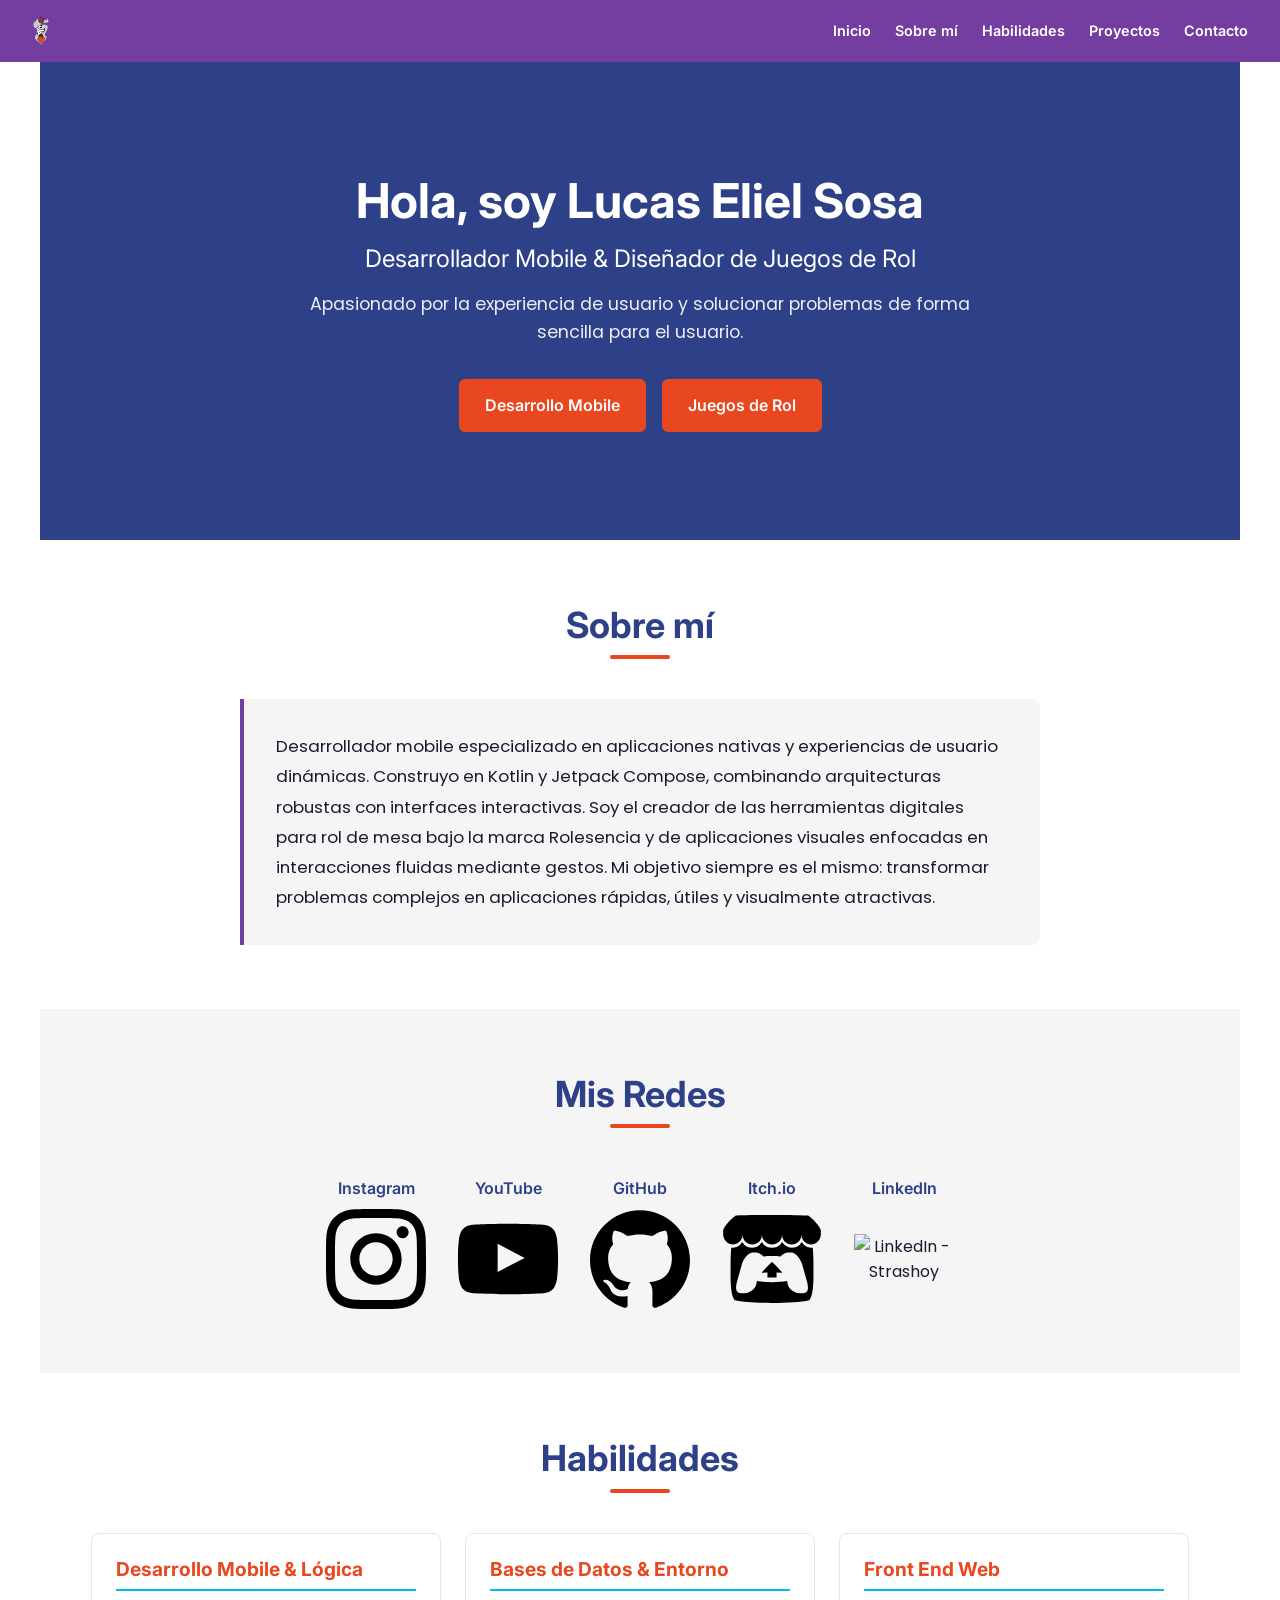
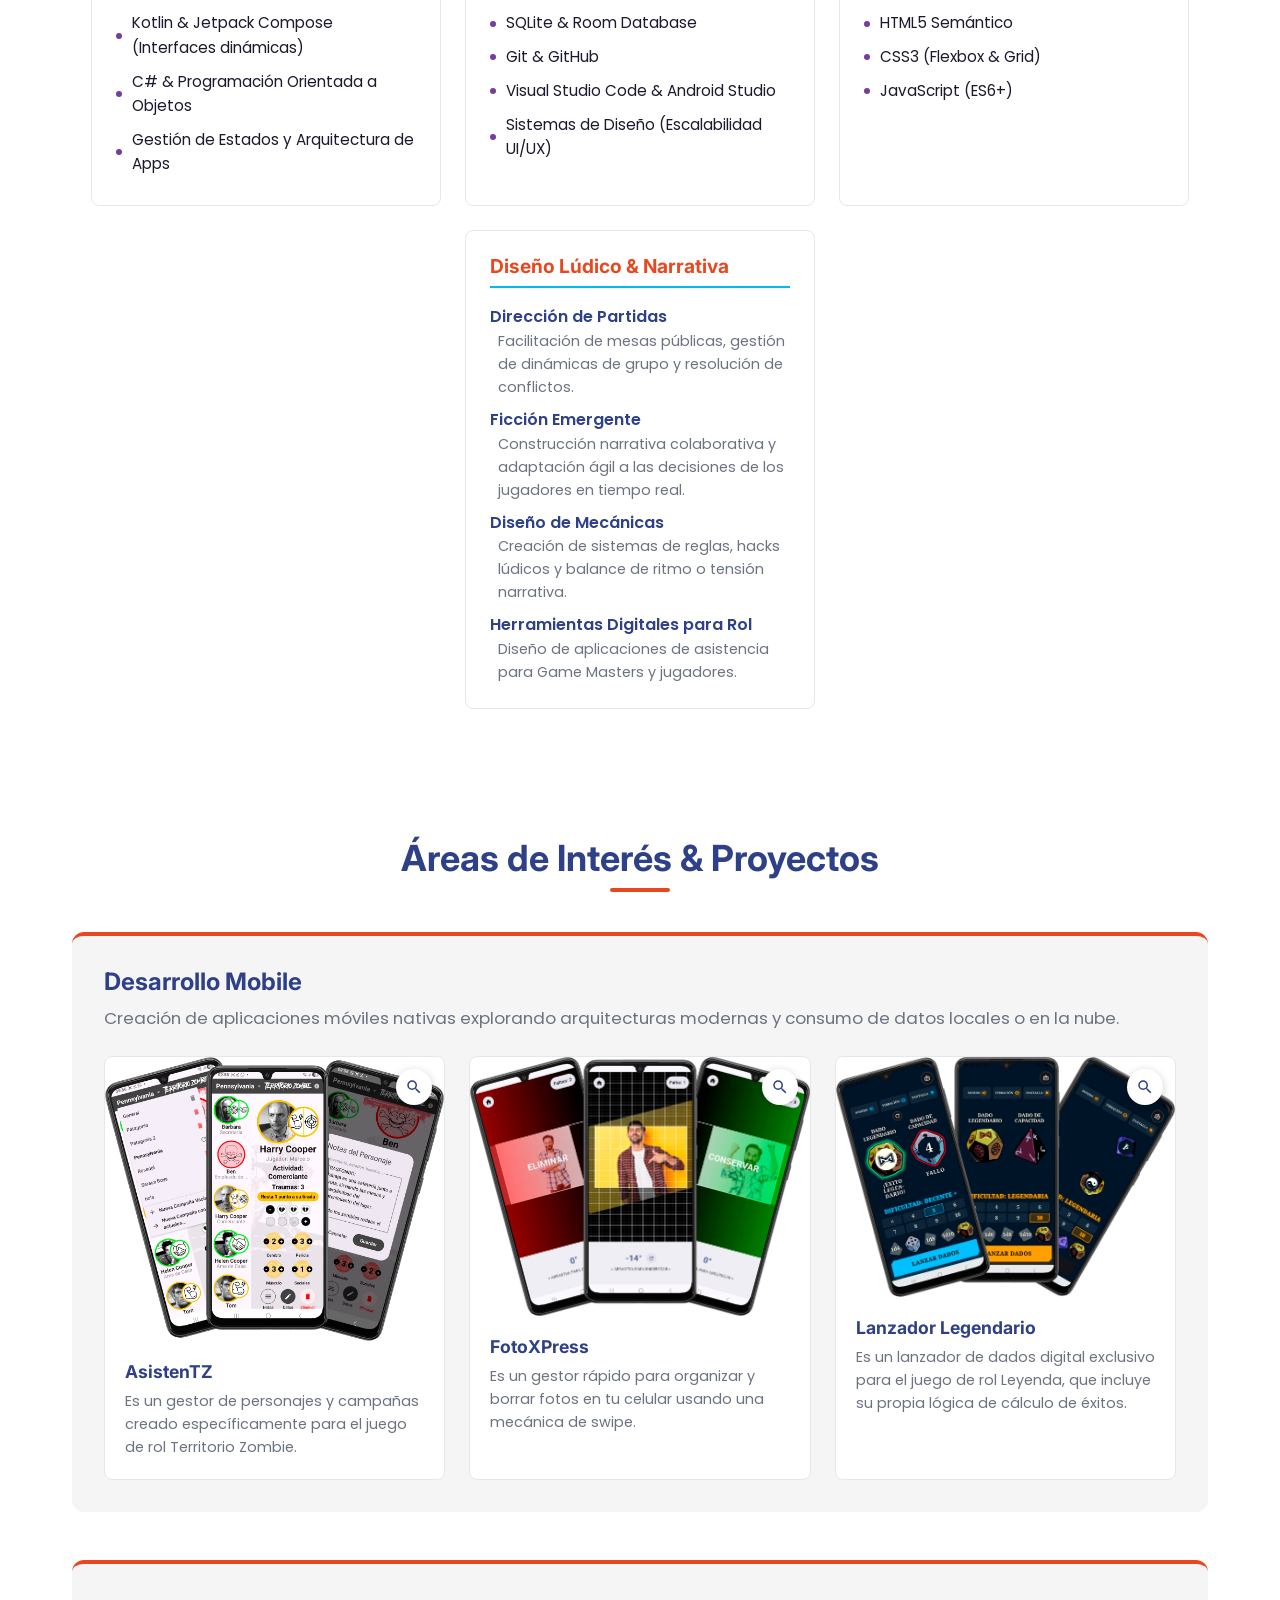
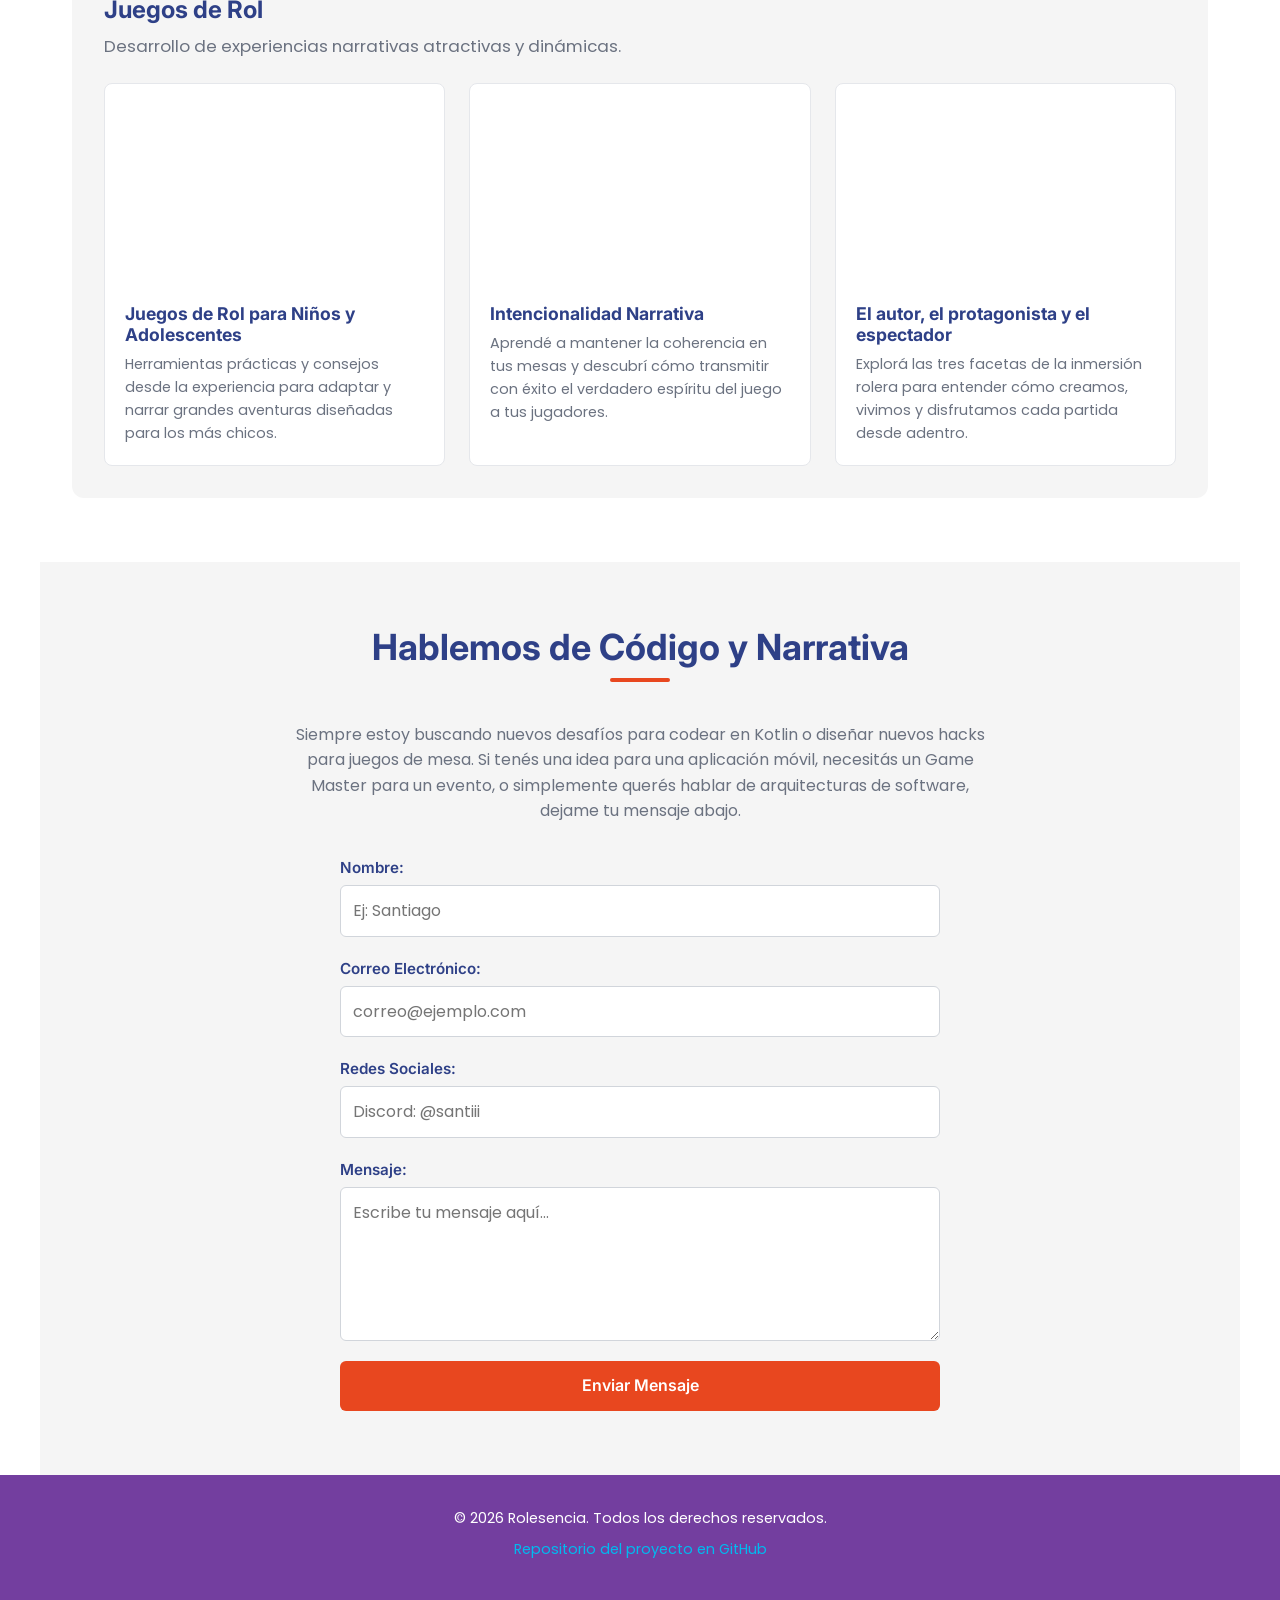
==== commit 8fa74370: "Ajuste de Hero Section y Contraste" ====
--- a/index.html
+++ b/index.html
@@ -23,7 +23,12 @@
         <img src="images/logo-rolesencia.png" alt="Logo de Rolesencia" class="logo-img">
       </a>
     </div>
-    <nav class="nav" aria-label="Navegación principal">
+    <button class="menu-toggle" id="menu-toggle" aria-label="Abrir menú" aria-expanded="false">
+      <span class="menu-toggle-bar"></span>
+      <span class="menu-toggle-bar"></span>
+      <span class="menu-toggle-bar"></span>
+    </button>
+    <nav class="nav" id="nav" aria-label="Navegación principal">
       <ul class="nav-list">
         <li><a href="#hero" class="nav-link">Inicio</a></li>
         <li><a href="#about" class="nav-link">Sobre mí</a></li>
@@ -45,9 +50,8 @@
         <p class="about-text">Apasionado por la experiencia de usuario y solucionar problemas de forma sencilla para el usuario.</p>
 
         <div class="about-actions">
-          <a href="https://github.com/Strashoy" target="_blank" rel="noopener noreferrer">Mi Perfil de GitHub</a>
-          <a href="https://porfolio-rho-olive.vercel.app/" target="_blank" rel="noopener noreferrer" class="btn btn-vercel">Ver en Vercel</a>
-          <a href="#contact" class="btn btn-secondary">Contactar</a>
+          <a href="#mobile" class="btn btn-vercel">Desarrollo Mobile</a>
+          <a href="#rol" class="btn btn-vercel">Juegos de Rol</a>
         </div>
       </div>
     </section>
@@ -101,7 +105,7 @@
                 </a>
               </td>
               <td>
-                <a href="https://www.linkedin.com/in/strashoy/" target="_blank" rel="noopener noreferrer">
+                <a href="https://www.linkedin.com/in/lucasesosa/" target="_blank" rel="noopener noreferrer">
                   <img src="images/icon-linkedin.svg" alt="LinkedIn - Strashoy" class="icono">
                 </a>
               </td>
@@ -167,7 +171,7 @@
       <div class="personal-container">
 
         <!-- Artículo: Desarrollo Mobile -->
-        <article class="personal-card">
+        <article class="personal-card" id="mobile">
           <h3>Desarrollo Mobile</h3>
           <p>Creación de aplicaciones móviles nativas explorando arquitecturas modernas y consumo de datos locales o en la nube.</p>
 
@@ -214,7 +218,7 @@
         </article>
 
         <!-- Artículo: Juegos de Rol -->
-        <article class="personal-card">
+        <article class="personal-card" id="rol">
           <h3>Juegos de Rol</h3>
           <p>Desarrollo de experiencias narrativas atractivas y dinámicas.</p>
 
@@ -343,6 +347,22 @@
         lightbox.classList.remove('active');
       }
     });
+
+    const menuToggle = document.getElementById('menu-toggle');
+    const nav = document.getElementById('nav');
+
+    menuToggle.addEventListener('click', function() {
+      var expanded = menuToggle.getAttribute('aria-expanded') === 'true';
+      menuToggle.setAttribute('aria-expanded', !expanded);
+      nav.classList.toggle('nav-open');
+    });
+
+    document.querySelectorAll('.nav-link').forEach(function(link) {
+      link.addEventListener('click', function() {
+        menuToggle.setAttribute('aria-expanded', 'false');
+        nav.classList.remove('nav-open');
+      });
+    });
   </script>
 
 </body>
--- a/assets/css/style.css
+++ b/assets/css/style.css
@@ -87,13 +87,31 @@
   justify-content: space-between;
   align-items: center;
   padding: 1rem 2rem;
-  background-color: var(--dark-blue);
+  background-color: var(--dark-orchid);
   z-index: 1000;
 }
 
 .logo-img {
   height: 30px;
   width: auto;
+}
+
+.menu-toggle {
+  display: none;
+  flex-direction: column;
+  gap: 5px;
+  background: none;
+  border: none;
+  cursor: pointer;
+  padding: 4px;
+}
+
+.menu-toggle-bar {
+  width: 24px;
+  height: 3px;
+  background-color: var(--white);
+  border-radius: 2px;
+  transition: transform var(--transition), opacity var(--transition);
 }
 
 .nav-list {
@@ -136,7 +154,7 @@
 .about.me {
   padding-top: 8rem;
   text-align: center;
-  background: linear-gradient(135deg, var(--dark-blue) 0%, var(--dark-orchid) 100%);
+  background-color: var(--dark-blue);
   color: var(--white);
   min-height: 60vh;
   display: flex;
@@ -154,14 +172,14 @@
 }
 
 .about.me .highlight {
-  color: var(--orange-blood);
+  color: var(--white);
 }
 
 .about.me .about-subtitle {
   font-size: var(--fs-h3);
   font-weight: 400;
   margin-bottom: 1rem;
-  color: var(--deep-sky-blue);
+  color: var(--white);
 }
 
 .about.me .about-text {
@@ -596,7 +614,7 @@
    Footer
    ======================================== */
 .footer {
-  background-color: var(--dark-blue);
+  background-color: var(--dark-orchid);
   color: var(--white);
   text-align: center;
   padding: 2rem;
@@ -652,15 +670,40 @@
     --fs-h3: 1.25rem;
   }
 
-  .header {
+  .menu-toggle {
+    display: flex;
+  }
+
+  .nav {
+    position: absolute;
+    top: 100%;
+    left: 0;
+    width: 100%;
+    background-color: var(--dark-orchid);
+    max-height: 0;
+    overflow: hidden;
+    transition: max-height 0.4s ease;
+  }
+
+  .nav.nav-open {
+    max-height: 300px;
+  }
+
+  .nav-list {
     flex-direction: column;
-    gap: 0.75rem;
-  }
-
-  .nav-list {
-    gap: 1rem;
-    flex-wrap: wrap;
-    justify-content: center;
+    align-items: center;
+    gap: 0;
+    padding: 0.5rem 0;
+  }
+
+  .nav-list li {
+    width: 100%;
+    text-align: center;
+  }
+
+  .nav-link {
+    display: block;
+    padding: 0.75rem 0;
   }
 
   .section {
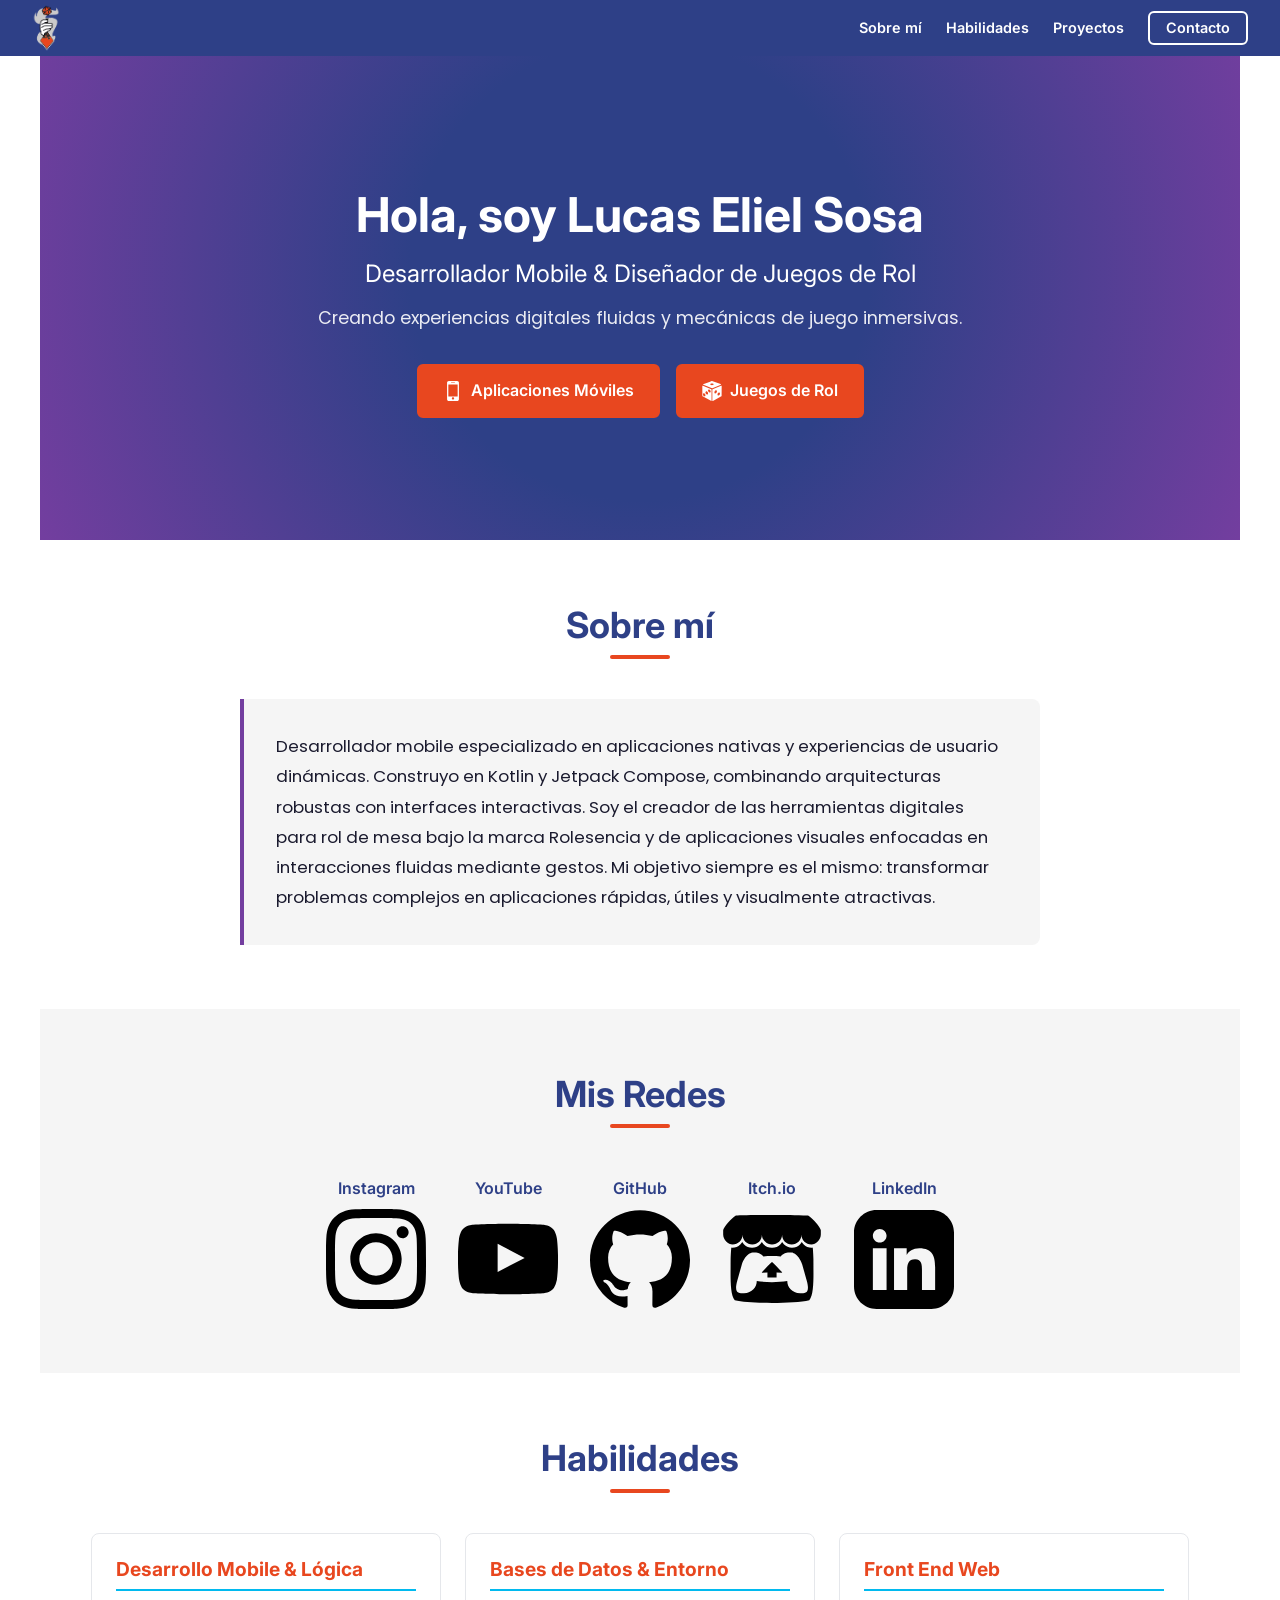
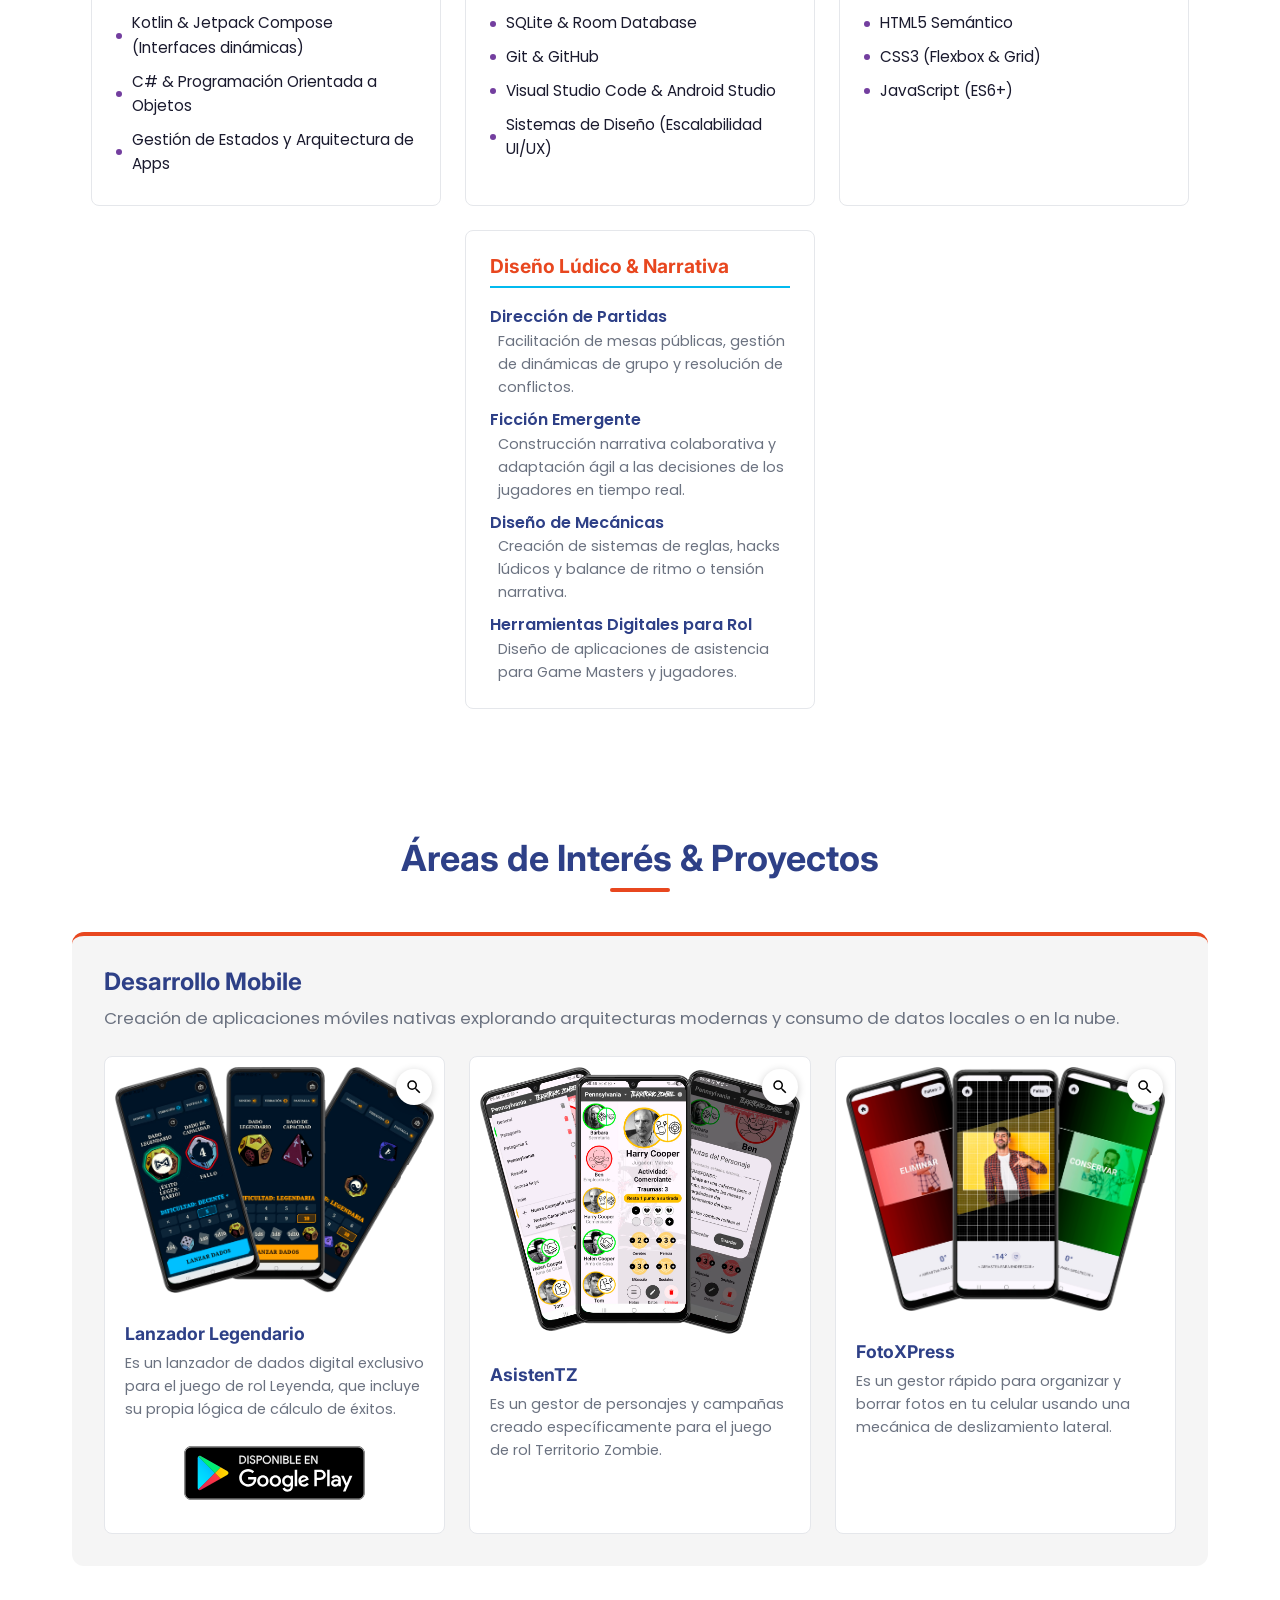
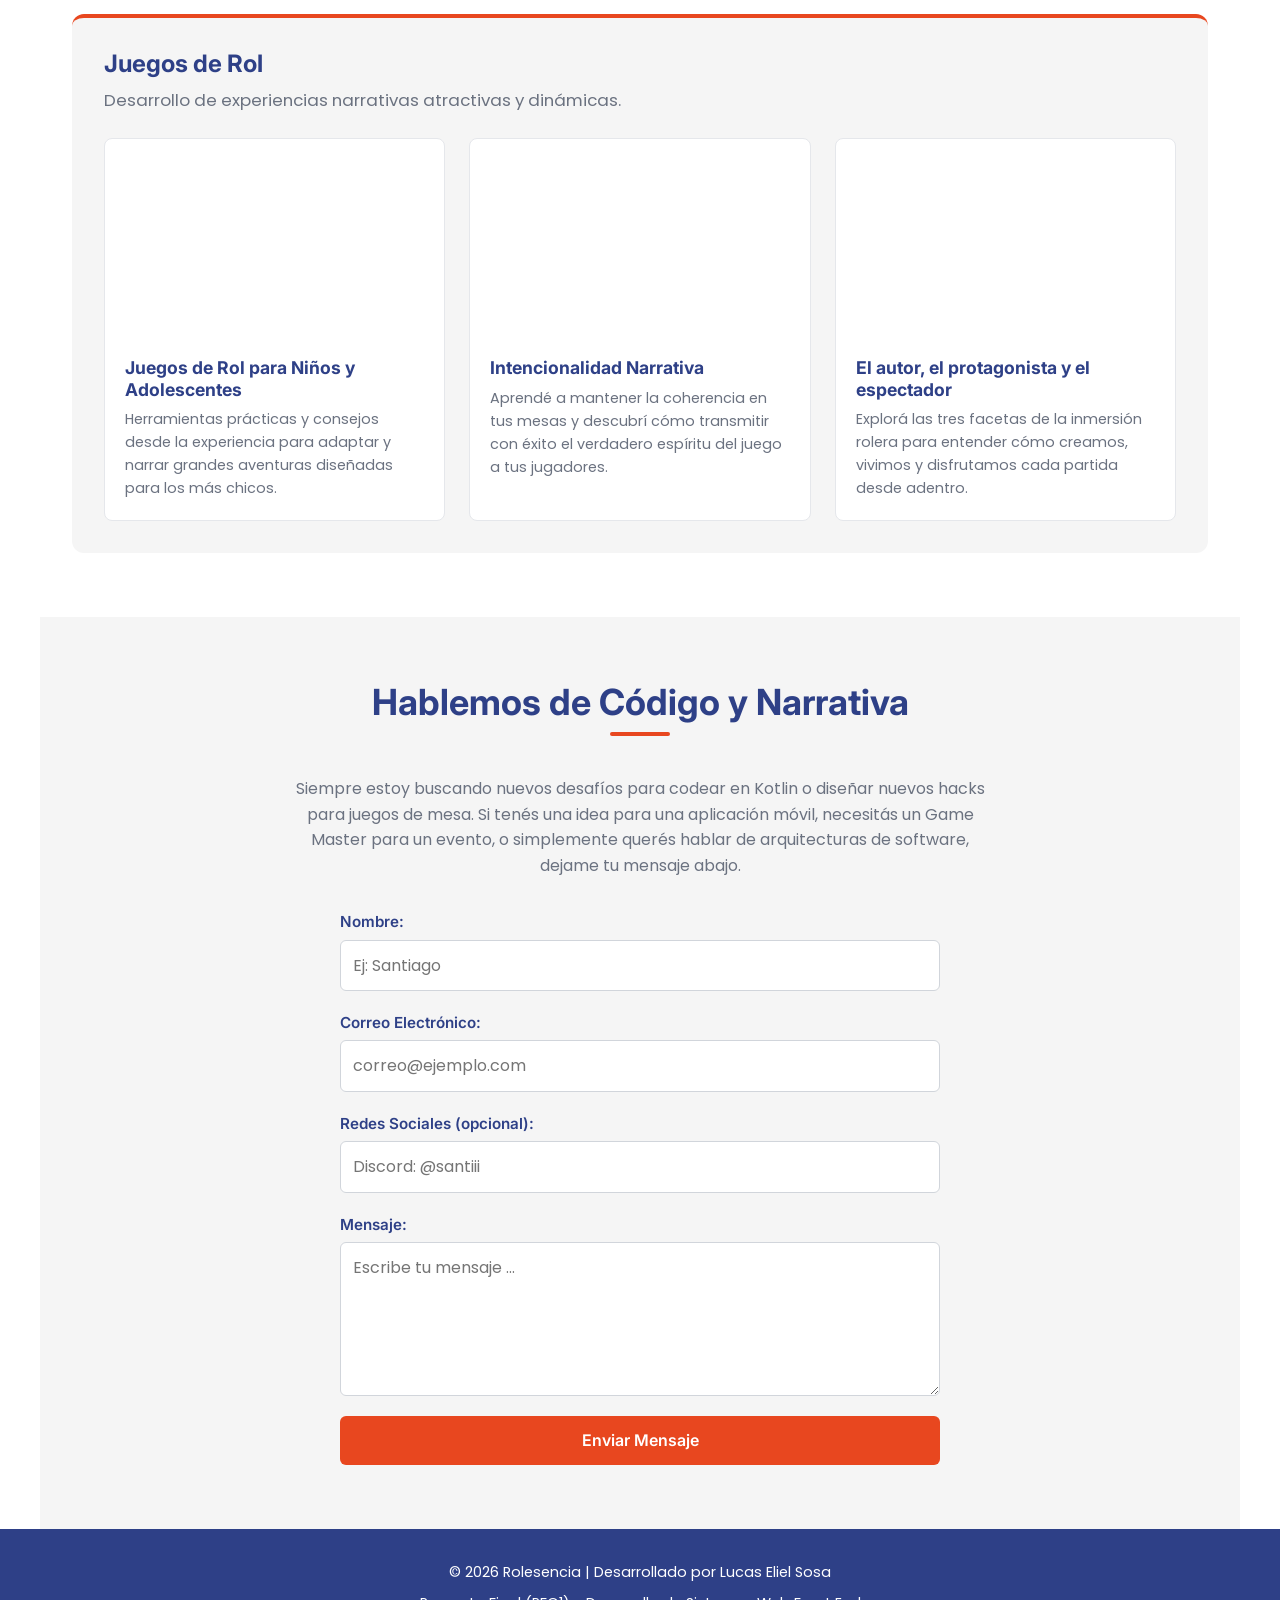
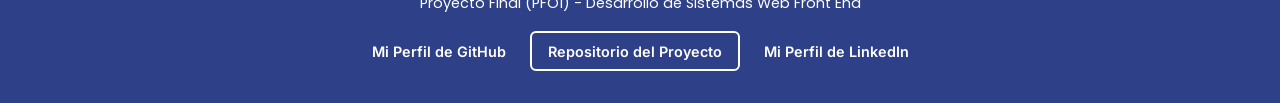
==== commit f01ddb15: "Actualización para entrega final con README" ====
--- a/index.html
+++ b/index.html
@@ -20,7 +20,7 @@
   <header class="header">
     <div class="logo">
       <a href="#hero">
-        <img src="images/logo-rolesencia.png" alt="Logo de Rolesencia" class="logo-img">
+        <img src="assets/images/logo-rolesencia.png" alt="Logo de Rolesencia" class="logo-img">
       </a>
     </div>
     <button class="menu-toggle" id="menu-toggle" aria-label="Abrir menú" aria-expanded="false">
@@ -30,11 +30,16 @@
     </button>
     <nav class="nav" id="nav" aria-label="Navegación principal">
       <ul class="nav-list">
-        <li><a href="#hero" class="nav-link">Inicio</a></li>
         <li><a href="#about" class="nav-link">Sobre mí</a></li>
         <li><a href="#skills" class="nav-link">Habilidades</a></li>
-        <li><a href="#personal" class="nav-link">Proyectos</a></li>
-        <li><a href="#contact" class="nav-link">Contacto</a></li>
+        <li class="nav-dropdown">
+          <a href="#personal" class="nav-link">Proyectos</a>
+          <ul class="dropdown-list">
+            <li><a href="#mobile" class="dropdown-link">Aplicaciones Móviles</a></li>
+            <li><a href="#rol" class="dropdown-link">Juegos de Rol</a></li>
+          </ul>
+        </li>
+        <li><a href="#contact" class="nav-link nav-cta">Contacto</a></li>
       </ul>
     </nav>
   </header>
@@ -47,11 +52,17 @@
       <div class="about-content">
         <h1 class="about-title">Hola, soy <span class="highlight">Lucas Eliel Sosa</span></h1>
         <h2 class="about-subtitle">Desarrollador Mobile & Diseñador de Juegos de Rol</h2>
-        <p class="about-text">Apasionado por la experiencia de usuario y solucionar problemas de forma sencilla para el usuario.</p>
+        <p class="about-text">Creando experiencias digitales fluidas y mecánicas de juego inmersivas.</p>
 
         <div class="about-actions">
-          <a href="#mobile" class="btn btn-vercel">Desarrollo Mobile</a>
-          <a href="#rol" class="btn btn-vercel">Juegos de Rol</a>
+          <a href="#mobile" class="btn btn-vercel">
+            <img src="assets/images/icon-mobile.svg" alt="" class="btn-icon">
+            Aplicaciones Móviles
+          </a>
+          <a href="#rol" class="btn btn-vercel">
+            <img src="assets/images/icon-dice.svg" alt="" class="btn-icon">
+            Juegos de Rol
+          </a>
         </div>
       </div>
     </section>
@@ -86,27 +97,27 @@
             <tr>
               <td>
                 <a href="https://www.instagram.com/rolesencia/" target="_blank" rel="noopener noreferrer">
-                  <img src="images/icon-instagram.svg" alt="Instagram - Rolesencia" class="icono">
+                  <img src="assets/images/icon-instagram.svg" alt="Instagram - Rolesencia" class="icono">
                 </a>
               </td>
               <td>
                 <a href="https://www.youtube.com/@rolesencia" target="_blank" rel="noopener noreferrer">
-                  <img src="images/icon-youtube.svg" alt="YouTube - Rolesencia" class="icono">
+                  <img src="assets/images/icon-youtube.svg" alt="YouTube - Rolesencia" class="icono">
                 </a>
               </td>
               <td>
                 <a href="https://github.com/Strashoy" target="_blank" rel="noopener noreferrer">
-                  <img src="images/icon-github.svg" alt="GitHub - Strashoy" class="icono">
+                  <img src="assets/images/icon-github.svg" alt="GitHub - Strashoy" class="icono">
                 </a>
               </td>
               <td>
                 <a href="https://rolesencia.itch.io/" target="_blank" rel="noopener noreferrer">
-                  <img src="images/icon-itch-io.svg" alt="Itch.io - Rolesencia" class="icono">
+                  <img src="assets/images/icon-itch-io.svg" alt="Itch.io - Rolesencia" class="icono">
                 </a>
               </td>
               <td>
                 <a href="https://www.linkedin.com/in/lucasesosa/" target="_blank" rel="noopener noreferrer">
-                  <img src="images/icon-linkedin.svg" alt="LinkedIn - Strashoy" class="icono">
+                  <img src="assets/images/icon-linkedin.svg" alt="LinkedIn - Strashoy" class="icono">
                 </a>
               </td>
             </tr>
@@ -178,9 +189,25 @@
           <div class="cards-grid">
             <div class="inner-card">
               <div class="inner-card-img-wrapper">
-                <img src="images/mockup-asistenTZ.png" alt="Mockup de AsistenTZ, asistente digital para organizar partidas de rol" class="inner-card-img">
+                <img src="assets/images/mockup-lanzador.png" alt="Mockup de Lanzador Legendario, aplicación de dados virtuales para juegos de rol" class="inner-card-img">
                 <button class="zoom-btn" aria-label="Ampliar imagen">
-                  <svg xmlns="http://www.w3.org/2000/svg" viewBox="0 0 24 24"><path d="M15.5 14h-.79l-.28-.27A6.47 6.47 0 0 0 16 9.5 6.5 6.5 0 1 0 9.5 16c1.61 0 3.09-.59 4.23-1.57l.27.28v.79l5 4.99L20.49 19l-4.99-5zm-6 0C7.01 14 5 11.99 5 9.5S7.01 5 9.5 5 14 7.01 14 9.5 11.99 14 9.5 14z"/></svg>
+                  <img src="assets/images/icon-zoom.svg" alt="" class="zoom-icon">
+                </button>
+              </div>
+              <div class="inner-card-body">
+                <h4>Lanzador Legendario</h4>
+                <p>Es un lanzador de dados digital exclusivo para el juego de rol Leyenda, que incluye su propia lógica de cálculo de éxitos.</p>
+                <a href="https://play.google.com/store/apps/details?id=com.rolesencia.lanzadr" target="_blank" rel="noopener noreferrer">
+                  <img src="assets/images/badge-playstore.svg" alt="Disponible en Google Play" class="playstore-badge">
+                </a>
+              </div>
+            </div>
+
+            <div class="inner-card">
+              <div class="inner-card-img-wrapper">
+                <img src="assets/images/mockup-asistenTZ.png" alt="Mockup de AsistenTZ, asistente digital para organizar partidas de rol" class="inner-card-img">
+                <button class="zoom-btn" aria-label="Ampliar imagen">
+                  <img src="assets/images/icon-zoom.svg" alt="" class="zoom-icon">
                 </button>
               </div>
               <div class="inner-card-body">
@@ -191,27 +218,14 @@
 
             <div class="inner-card">
               <div class="inner-card-img-wrapper">
-                <img src="images/mockup-fotoxpress.png" alt="Mockup de FotoXPress, herramienta para gestión de fotos en torneos" class="inner-card-img">
+                <img src="assets/images/mockup-fotoxpress.png" alt="Mockup de FotoXPress, herramienta para gestión de fotos en torneos" class="inner-card-img">
                 <button class="zoom-btn" aria-label="Ampliar imagen">
-                  <svg xmlns="http://www.w3.org/2000/svg" viewBox="0 0 24 24"><path d="M15.5 14h-.79l-.28-.27A6.47 6.47 0 0 0 16 9.5 6.5 6.5 0 1 0 9.5 16c1.61 0 3.09-.59 4.23-1.57l.27.28v.79l5 4.99L20.49 19l-4.99-5zm-6 0C7.01 14 5 11.99 5 9.5S7.01 5 9.5 5 14 7.01 14 9.5 11.99 14 9.5 14z"/></svg>
+                  <img src="assets/images/icon-zoom.svg" alt="" class="zoom-icon">
                 </button>
               </div>
               <div class="inner-card-body">
                 <h4>FotoXPress</h4>
-                <p>Es un gestor rápido para organizar y borrar fotos en tu celular usando una mecánica de swipe.</p>
-              </div>
-            </div>
-
-            <div class="inner-card">
-              <div class="inner-card-img-wrapper">
-                <img src="images/mockup-lanzador.png" alt="Mockup de Lanzador Legendario, aplicación de dados virtuales para juegos de rol" class="inner-card-img">
-                <button class="zoom-btn" aria-label="Ampliar imagen">
-                  <svg xmlns="http://www.w3.org/2000/svg" viewBox="0 0 24 24"><path d="M15.5 14h-.79l-.28-.27A6.47 6.47 0 0 0 16 9.5 6.5 6.5 0 1 0 9.5 16c1.61 0 3.09-.59 4.23-1.57l.27.28v.79l5 4.99L20.49 19l-4.99-5zm-6 0C7.01 14 5 11.99 5 9.5S7.01 5 9.5 5 14 7.01 14 9.5 11.99 14 9.5 14z"/></svg>
-                </button>
-              </div>
-              <div class="inner-card-body">
-                <h4>Lanzador Legendario</h4>
-                <p>Es un lanzador de dados digital exclusivo para el juego de rol Leyenda, que incluye su propia lógica de cálculo de éxitos.</p>
+                <p>Es un gestor rápido para organizar y borrar fotos en tu celular usando una mecánica de deslizamiento lateral.</p>
               </div>
             </div>
           </div>
@@ -278,7 +292,7 @@
       <h2 class="section-title">Hablemos de Código y Narrativa</h2>
       <p class="contact-desc">Siempre estoy buscando nuevos desafíos para codear en Kotlin o diseñar nuevos hacks para juegos de mesa. Si tenés una idea para una aplicación móvil, necesitás un Game Master para un evento, o simplemente querés hablar de arquitecturas de software, dejame tu mensaje abajo.</p>
 
-      <form id="contact-form" class="contact-form">
+      <form id="contact-form" class="contact-form" action="" method="post">
         <div class="form-group">
           <label for="name">Nombre:</label>
           <input type="text" id="name" name="name" placeholder="Ej: Santiago" required>
@@ -290,13 +304,13 @@
         </div>
 
         <div class="form-group">
-          <label for="redes">Redes Sociales:</label>
-          <input type="text" id="redes" name="redes" placeholder="Discord: @santiii" required>
+          <label for="redes">Redes Sociales (opcional):</label>
+          <input type="text" id="redes" name="redes" placeholder="Discord: @santiii">
         </div>
 
         <div class="form-group">
           <label for="message">Mensaje:</label>
-          <textarea id="message" name="message" rows="5" placeholder="Escribe tu mensaje aquí..." required></textarea>
+          <textarea id="message" name="message" rows="5" placeholder="Escribe tu mensaje ..." required></textarea>
         </div>
 
         <button type="submit" class="btn btn-primary">Enviar Mensaje</button>
@@ -309,10 +323,13 @@
 
   <!-- Pie de página -->
   <footer class="footer">
-    <p>&copy; 2026 Rolesencia. Todos los derechos reservados.</p>
-    <p>
-      <a href="https://github.com/Strashoy/landing_personal" target="_blank" rel="noopener noreferrer">Repositorio del proyecto en GitHub</a>
-    </p>
+    <p>&copy; 2026 Rolesencia | Desarrollado por Lucas Eliel Sosa</p>
+    <p>Proyecto Final (PFO1) - Desarrollo de Sistemas Web Front End</p>
+    <div class="footer-links">
+      <a class="nav-link" href="https://github.com/Strashoy" target="_blank" rel="noopener noreferrer">Mi Perfil de GitHub</a>
+      <a class="nav-link nav-cta" href="https://github.com/Strashoy/landing_personal" target="_blank" rel="noopener noreferrer">Repositorio del Proyecto</a>
+      <a class="nav-link" href="https://www.linkedin.com/in/lucasesosa/" target="_blank" rel="noopener noreferrer">Mi Perfil de LinkedIn</a>
+    </div>
   </footer>
 
   <!-- Lightbox -->
@@ -323,47 +340,7 @@
     <img class="lightbox-img" id="lightbox-img" src="" alt="">
   </div>
 
-  <script>
-    const lightbox = document.getElementById('lightbox');
-    const lightboxImg = document.getElementById('lightbox-img');
-    const zoomBtns = document.querySelectorAll('.zoom-btn');
-    const lightboxClose = document.querySelector('.lightbox-close');
-
-    zoomBtns.forEach(function(btn) {
-      btn.addEventListener('click', function() {
-        var img = btn.closest('.inner-card-img-wrapper').querySelector('.inner-card-img');
-        lightboxImg.src = img.src;
-        lightboxImg.alt = img.alt;
-        lightbox.classList.add('active');
-      });
-    });
-
-    lightboxClose.addEventListener('click', function() {
-      lightbox.classList.remove('active');
-    });
-
-    lightbox.addEventListener('click', function(e) {
-      if (e.target === lightbox) {
-        lightbox.classList.remove('active');
-      }
-    });
-
-    const menuToggle = document.getElementById('menu-toggle');
-    const nav = document.getElementById('nav');
-
-    menuToggle.addEventListener('click', function() {
-      var expanded = menuToggle.getAttribute('aria-expanded') === 'true';
-      menuToggle.setAttribute('aria-expanded', !expanded);
-      nav.classList.toggle('nav-open');
-    });
-
-    document.querySelectorAll('.nav-link').forEach(function(link) {
-      link.addEventListener('click', function() {
-        menuToggle.setAttribute('aria-expanded', 'false');
-        nav.classList.remove('nav-open');
-      });
-    });
-  </script>
+  <script src="assets/js/main.js"></script>
 
 </body>
 </html>
--- a/assets/css/style.css
+++ b/assets/css/style.css
@@ -86,13 +86,13 @@
   display: flex;
   justify-content: space-between;
   align-items: center;
-  padding: 1rem 2rem;
-  background-color: var(--dark-orchid);
+  padding: 0.25rem 2rem;
+  background-color: var(--dark-blue);
   z-index: 1000;
 }
 
 .logo-img {
-  height: 30px;
+  height: 48px;
   width: auto;
 }
 
@@ -127,6 +127,22 @@
   padding: 0.25rem 0;
   position: relative;
   transition: color var(--transition);
+}
+
+.nav-link.nav-cta {
+  border: 2px solid var(--white);
+  border-radius: 6px;
+  padding: 0.4rem 1rem;
+  transition: color var(--transition), background-color var(--transition), border-color var(--transition);
+}
+
+.nav-link.nav-cta:hover {
+  background-color: var(--white);
+  color: var(--dark-blue);
+}
+
+.nav-link.nav-cta::after {
+  display: none;
 }
 
 .nav-link::after {
@@ -141,11 +157,53 @@
 }
 
 .nav-link:hover {
-  color: var(--orange-blood);
+  color: var(--white);
 }
 
 .nav-link:hover::after {
   width: 100%;
+}
+
+.nav-dropdown {
+  position: relative;
+}
+
+.dropdown-list {
+  display: none;
+  position: absolute;
+  top: 100%;
+  left: 50%;
+  transform: translateX(-50%);
+  background-color: var(--dark-blue);
+  border-radius: 6px;
+  padding: 0.5rem 0;
+  min-width: 180px;
+  box-shadow: 0 8px 24px rgba(0, 0, 0, 0.2);
+  z-index: 1001;
+}
+
+.nav-dropdown:hover .dropdown-list {
+  display: block;
+}
+
+.dropdown-link {
+  display: block;
+  padding: 0.6rem 1.25rem;
+  color: var(--white);
+  font-family: var(--font-primary);
+  font-weight: 500;
+  font-size: 0.85rem;
+  white-space: nowrap;
+  transition: background-color var(--transition);
+}
+
+.dropdown-link:hover {
+  background-color: rgba(255, 255, 255, 0.1);
+  color: var(--white);
+}
+
+.dropdown-link::after {
+  display: none;
 }
 
 /* ========================================
@@ -154,12 +212,29 @@
 .about.me {
   padding-top: 8rem;
   text-align: center;
-  background-color: var(--dark-blue);
+  background-color: var(--dark-orchid);
   color: var(--white);
   min-height: 60vh;
   display: flex;
   align-items: center;
   justify-content: center;
+  position: relative;
+}
+
+.about.me::before {
+  content: '';
+  position: absolute;
+  top: 0;
+  left: 0;
+  width: 100%;
+  height: 100%;
+  background: radial-gradient(circle at center 50%, var(--dark-blue) 35%, var(--dark-orchid) 100%);
+  z-index: 0;
+}
+
+.about.me > * {
+  position: relative;
+  z-index: 1;
 }
 
 .about.me .about-content {
@@ -196,6 +271,9 @@
 }
 
 .about-actions a {
+  display: inline-flex;
+  align-items: center;
+  gap: 0.5rem;
   padding: 0.75rem 1.5rem;
   border-radius: 6px;
   font-family: var(--font-primary);
@@ -206,6 +284,12 @@
 .about-actions a:hover {
   transform: translateY(-2px);
   box-shadow: 0 4px 12px rgba(0, 0, 0, 0.2);
+}
+
+.btn-icon {
+  width: 20px;
+  height: 20px;
+  filter: brightness(0) invert(1);
 }
 
 .btn {
@@ -288,11 +372,12 @@
 .icono {
   width: 100px;
   height: auto;
-  transition: transform var(--transition);
+  transition: transform var(--transition), filter var(--transition);
 }
 
 .icono:hover {
   transform: scale(1.15);
+  filter: brightness(0) saturate(100%) invert(33%) sepia(89%) saturate(1252%) hue-rotate(-6deg) brightness(95%) contrast(95%);
 }
 
 /* ========================================
@@ -413,6 +498,7 @@
 .inner-card-img-wrapper {
   position: relative;
   overflow: hidden;
+  padding: 0.625rem;
 }
 
 .inner-card-img {
@@ -443,7 +529,8 @@
   box-shadow: 0 2px 8px rgba(0, 0, 0, 0.2);
 }
 
-.zoom-btn svg {
+.zoom-btn svg,
+.zoom-btn .zoom-icon {
   width: 18px;
   height: 18px;
   fill: var(--dark-blue);
@@ -455,7 +542,8 @@
   transform: scale(1.1);
 }
 
-.zoom-btn:hover svg {
+.zoom-btn:hover svg,
+.zoom-btn:hover .zoom-icon {
   fill: var(--white);
 }
 
@@ -542,6 +630,18 @@
   line-height: 1.6;
 }
 
+.playstore-badge {
+  display: block;
+  margin-top: 0.75rem;
+  margin-left: auto;
+  margin-right: auto;
+  transition: transform var(--transition);
+}
+
+.playstore-badge:hover {
+  transform: scale(1.05);
+}
+
 /* ========================================
    Formulario de Contacto
    ======================================== */
@@ -600,6 +700,11 @@
   margin-top: 1rem;
 }
 
+.form-feedback a {
+  color: var(--deep-sky-blue);
+  text-decoration: underline;
+}
+
 /* ========================================
    Video responsive
    ======================================== */
@@ -614,7 +719,7 @@
    Footer
    ======================================== */
 .footer {
-  background-color: var(--dark-orchid);
+  background-color: var(--dark-blue);
   color: var(--white);
   text-align: center;
   padding: 2rem;
@@ -625,13 +730,13 @@
   font-size: 0.9rem;
 }
 
-.footer a {
-  color: var(--deep-sky-blue);
-  transition: color var(--transition);
-}
-
-.footer a:hover {
-  color: var(--orange-blood);
+.footer-links {
+  display: flex;
+  justify-content: center;
+  align-items: center;
+  gap: 1.5rem;
+  margin-top: 1rem;
+  flex-wrap: wrap;
 }
 
 /* ========================================
@@ -679,7 +784,7 @@
     top: 100%;
     left: 0;
     width: 100%;
-    background-color: var(--dark-orchid);
+    background-color: var(--dark-blue);
     max-height: 0;
     overflow: hidden;
     transition: max-height 0.4s ease;
@@ -706,6 +811,24 @@
     padding: 0.75rem 0;
   }
 
+  .dropdown-list {
+    position: static;
+    transform: none;
+    box-shadow: none;
+    border-radius: 0;
+    padding: 0;
+    background-color: rgba(255, 255, 255, 0.05);
+  }
+
+  .nav-dropdown:hover .dropdown-list {
+    display: block;
+  }
+
+  .dropdown-link {
+    padding: 0.6rem 1.25rem;
+    font-size: 0.85rem;
+  }
+
   .section {
     padding: 3rem 1.5rem;
   }
